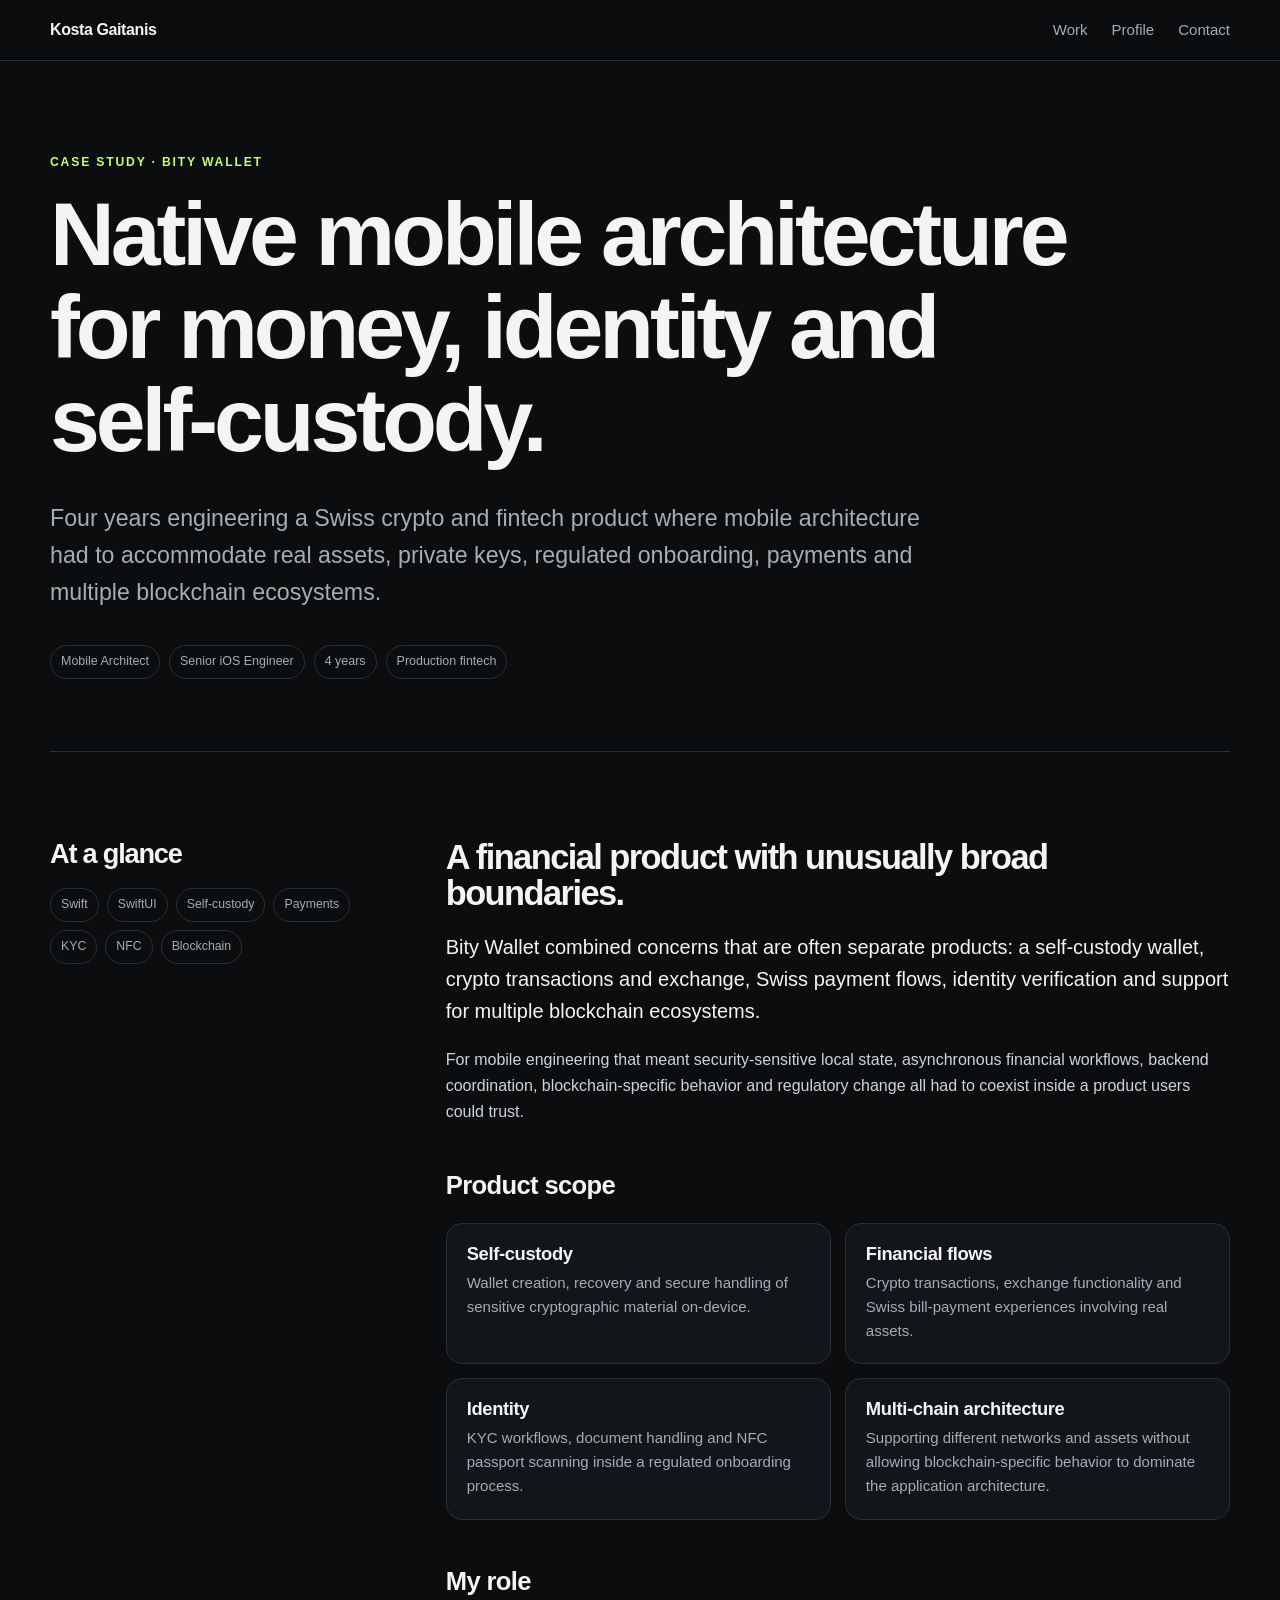
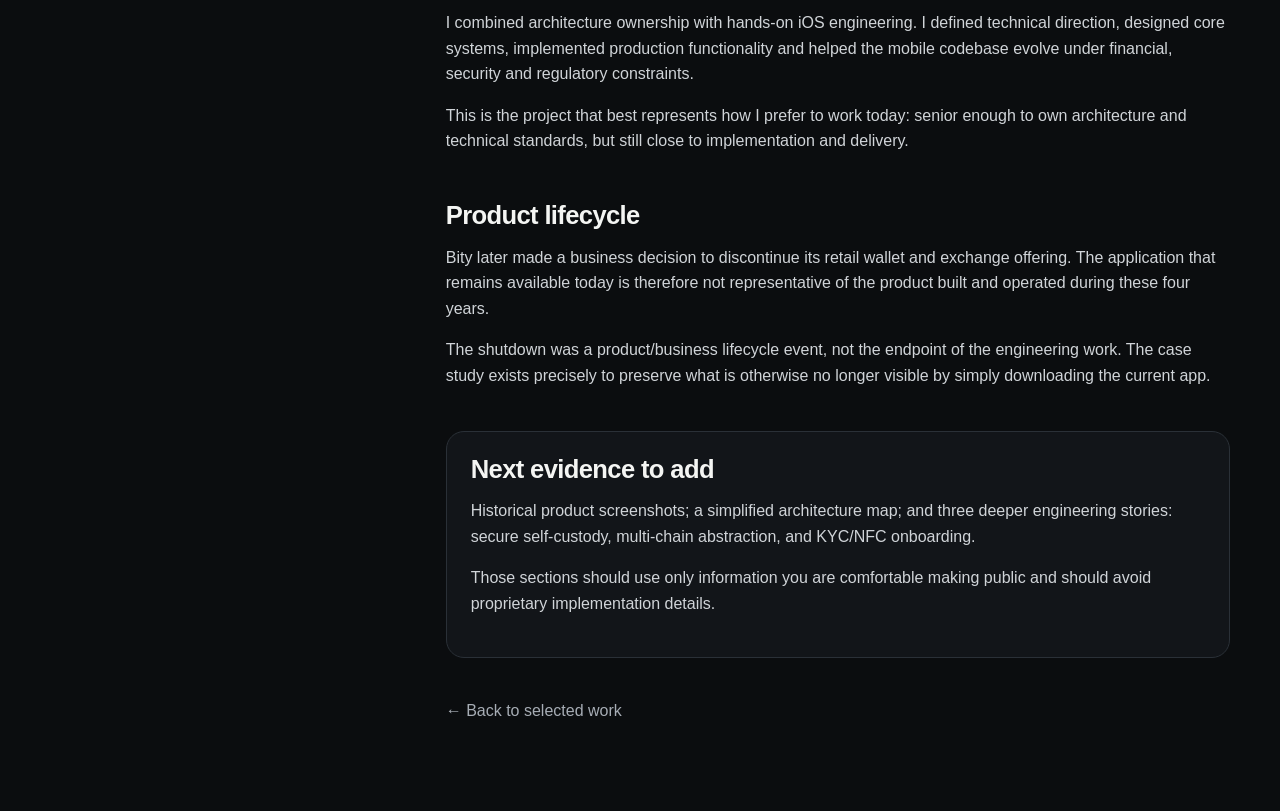
==== projects/bity.html @ 21b8c3dc "First upload" ====
<!doctype html>
<html lang="en"><head><meta charset="utf-8"><meta name="viewport" content="width=device-width, initial-scale=1"><title>Bity Wallet — Kosta Gaitanis</title><meta name="description" content="Bity Wallet case study — native iOS architecture for a Swiss fintech and self-custody crypto product."><link rel="stylesheet" href="../assets/styles.css"></head><body>
<header class="site-header"><a class="brand" href="../index.html">Kosta Gaitanis</a><nav><a href="../index.html#work">Work</a><a href="../index.html#profile">Profile</a><a href="../index.html#contact">Contact</a></nav></header>
<main>
<section class="shell case-hero"><p class="eyebrow">Case Study · Bity Wallet</p><h1>Native mobile architecture for money, identity and self-custody.</h1><p class="lede">Four years engineering a Swiss crypto and fintech product where mobile architecture had to accommodate real assets, private keys, regulated onboarding, payments and multiple blockchain ecosystems.</p><div class="case-meta"><span>Mobile Architect</span><span>Senior iOS Engineer</span><span>4 years</span><span>Production fintech</span></div></section>
<section class="shell section case-grid">
  <aside class="case-sidebar"><h2>At a glance</h2><div class="tags"><span>Swift</span><span>SwiftUI</span><span>Self-custody</span><span>Payments</span><span>KYC</span><span>NFC</span><span>Blockchain</span></div></aside>
  <div class="case-copy">
    <h2>A financial product with unusually broad boundaries.</h2>
    <p class="big">Bity Wallet combined concerns that are often separate products: a self-custody wallet, crypto transactions and exchange, Swiss payment flows, identity verification and support for multiple blockchain ecosystems.</p>
    <p>For mobile engineering that meant security-sensitive local state, asynchronous financial workflows, backend coordination, blockchain-specific behavior and regulatory change all had to coexist inside a product users could trust.</p>

    <h3>Product scope</h3>
    <div class="engineering-grid">
      <div class="engineering-item"><h4>Self-custody</h4><p>Wallet creation, recovery and secure handling of sensitive cryptographic material on-device.</p></div>
      <div class="engineering-item"><h4>Financial flows</h4><p>Crypto transactions, exchange functionality and Swiss bill-payment experiences involving real assets.</p></div>
      <div class="engineering-item"><h4>Identity</h4><p>KYC workflows, document handling and NFC passport scanning inside a regulated onboarding process.</p></div>
      <div class="engineering-item"><h4>Multi-chain architecture</h4><p>Supporting different networks and assets without allowing blockchain-specific behavior to dominate the application architecture.</p></div>
    </div>

    <h3>My role</h3>
    <p>I combined architecture ownership with hands-on iOS engineering. I defined technical direction, designed core systems, implemented production functionality and helped the mobile codebase evolve under financial, security and regulatory constraints.</p>
    <p>This is the project that best represents how I prefer to work today: senior enough to own architecture and technical standards, but still close to implementation and delivery.</p>

    <h3>Product lifecycle</h3>
    <p>Bity later made a business decision to discontinue its retail wallet and exchange offering. The application that remains available today is therefore not representative of the product built and operated during these four years.</p>
    <p>The shutdown was a product/business lifecycle event, not the endpoint of the engineering work. The case study exists precisely to preserve what is otherwise no longer visible by simply downloading the current app.</p>

    <div class="evidence"><h3>Next evidence to add</h3><p>Historical product screenshots; a simplified architecture map; and three deeper engineering stories: secure self-custody, multi-chain abstraction, and KYC/NFC onboarding.</p><p class="muted">Those sections should use only information you are comfortable making public and should avoid proprietary implementation details.</p></div>
    <a class="back-link" href="../index.html#work">← Back to selected work</a>
  </div>
</section></main>
</body></html>
---- assets/styles.css ----
:root {
  --bg: #0b0d0f;
  --panel: #121519;
  --panel-2: #171b20;
  --text: #f4f5f3;
  --muted: #a7adb5;
  --quiet: #747c86;
  --line: #2a3037;
  --accent: #c4ff72;
  --max: 1180px;
}
* { box-sizing: border-box; }
html { scroll-behavior: smooth; }
body {
  margin: 0;
  background: var(--bg);
  color: var(--text);
  font-family: Inter, ui-sans-serif, -apple-system, BlinkMacSystemFont, "Segoe UI", sans-serif;
  line-height: 1.6;
}
a { color: inherit; text-decoration: none; }
a:focus-visible, button:focus-visible { outline: 2px solid var(--accent); outline-offset: 4px; }
.shell { width: min(calc(100% - 40px), var(--max)); margin: 0 auto; }
.site-header {
  position: sticky; top: 0; z-index: 20;
  display: flex; justify-content: space-between; align-items: center;
  padding: 17px max(20px, calc((100vw - var(--max)) / 2));
  background: color-mix(in srgb, var(--bg) 88%, transparent);
  backdrop-filter: blur(16px);
  border-bottom: 1px solid var(--line);
}
.brand { font-weight: 750; letter-spacing: -0.025em; }
nav { display: flex; align-items: center; gap: 24px; color: var(--muted); font-size: .94rem; }
nav a:hover, .footer a:hover { color: var(--text); }
.hero { padding: 112px 0 100px; }
.eyebrow {
  color: var(--accent); font-size: .76rem; text-transform: uppercase;
  letter-spacing: .15em; font-weight: 750; margin: 0 0 16px;
}
h1, h2, h3, h4 { margin: 0; line-height: 1.04; letter-spacing: -0.045em; }
h1 { max-width: 1060px; font-size: clamp(3rem, 7vw, 6.7rem); }
h2 { font-size: clamp(2.15rem, 4.4vw, 4.35rem); }
h3 { font-size: clamp(1.9rem, 3vw, 3.05rem); }
h4 { font-size: 1.15rem; letter-spacing: -.02em; }
.lede { max-width: 850px; color: var(--muted); font-size: clamp(1.12rem, 2vw, 1.45rem); margin: 32px 0 0; }
.hero-actions { display: flex; gap: 12px; margin-top: 34px; flex-wrap: wrap; }
.button { border: 1px solid var(--line); border-radius: 999px; padding: 11px 17px; font-weight: 650; }
.button:hover { border-color: #48515c; }
.button.primary { background: var(--text); color: var(--bg); border-color: var(--text); }
.button.primary:hover { background: var(--accent); border-color: var(--accent); }
.section { padding: 88px 0; border-top: 1px solid var(--line); }
.section-heading { display: grid; gap: 10px; max-width: 900px; margin-bottom: 42px; }
.section-heading p:last-child { color: var(--muted); max-width: 760px; font-size: 1.08rem; }
.project-grid { display: grid; grid-template-columns: repeat(12, minmax(0, 1fr)); gap: 16px; }
.project-card {
  grid-column: span 6;
  min-height: 410px; padding: 30px; border: 1px solid var(--line); border-radius: 24px;
  background: var(--panel); display: flex; flex-direction: column; justify-content: space-between; gap: 26px;
  transition: transform .18s ease, border-color .18s ease;
}
.project-card:hover { transform: translateY(-2px); border-color: #3d4650; }
.project-card.hero-project { grid-column: span 8; min-height: 520px; background: linear-gradient(135deg, var(--panel-2), var(--panel)); }
.project-card.side-project { grid-column: span 4; min-height: 520px; }
.project-card.current { grid-column: span 12; min-height: 270px; display: grid; grid-template-columns: 1.4fr 1fr; align-items: end; opacity: .9; }
.project-index, .project-role, .kicker { color: var(--muted); }
.project-index { font-size: .78rem; letter-spacing: .13em; margin: 0 0 28px; }
.project-role { margin: 12px 0; }
.project-summary { max-width: 730px; font-size: 1.1rem; color: #d2d5d8; }
.tags { display: flex; gap: 8px; flex-wrap: wrap; }
.tags span { border: 1px solid var(--line); color: var(--muted); border-radius: 999px; padding: 6px 10px; font-size: .77rem; }
.text-link { font-weight: 700; }
.text-link:hover { color: var(--accent); }
.muted { color: var(--muted); }
.proof-strip {
  display: grid; grid-template-columns: repeat(4, 1fr); gap: 1px;
  border: 1px solid var(--line); border-radius: 22px; overflow: hidden; background: var(--line);
}
.proof { background: var(--panel); padding: 24px; }
.proof strong { display: block; font-size: 1.45rem; letter-spacing: -.03em; }
.proof span { color: var(--muted); font-size: .9rem; }
.profile { display: grid; grid-template-columns: .85fr 1.15fr; gap: 90px; }
.profile-copy { font-size: 1.18rem; color: #d3d6da; }
.profile-copy p:first-child { margin-top: 0; }
.principles { display: grid; grid-template-columns: repeat(3, 1fr); gap: 16px; margin-top: 38px; }
.principle { border-top: 1px solid var(--line); padding-top: 20px; }
.principle p { color: var(--muted); margin-bottom: 0; }
.contact p:not(.eyebrow) { color: var(--muted); }
.contact h2 { max-width: 940px; margin: 14px 0 28px; }
.contact-links { display: flex; gap: 18px; flex-wrap: wrap; }
.small { font-size: .9rem; max-width: 720px; }
.footer { padding: 38px 0 54px; color: var(--quiet); font-size: .84rem; display: flex; justify-content: space-between; gap: 20px; }

/* Case studies */
.case-hero { padding: 92px 0 72px; }
.case-hero h1 { max-width: 1060px; }
.case-hero .lede { max-width: 880px; }
.case-meta { margin-top: 34px; display: flex; flex-wrap: wrap; gap: 9px; }
.case-meta span, .case-meta a { border: 1px solid var(--line); color: var(--muted); border-radius: 999px; padding: 6px 10px; font-size: .78rem; }
.case-meta a:hover { color: var(--text); border-color: #48515c; }
.case-grid { display: grid; grid-template-columns: minmax(210px, .8fr) minmax(0, 2fr); gap: 82px; }
.case-sidebar { position: sticky; top: 95px; align-self: start; }
.case-sidebar h2 { font-size: 1.7rem; }
.case-sidebar .tags { margin-top: 20px; }
.case-copy { max-width: 790px; }
.case-copy h2 { font-size: 2.15rem; margin: 0 0 20px; }
.case-copy h3 { margin-top: 48px; font-size: 1.6rem; letter-spacing: -0.025em; }
.case-copy p, .case-copy li { color: #d0d4d8; }
.case-copy ul { padding-left: 20px; }
.case-copy li + li { margin-top: 7px; }
.case-copy .big { font-size: 1.25rem; color: var(--text); }
.case-copy .note { border-left: 2px solid var(--accent); padding-left: 18px; color: var(--muted); }
.case-copy .evidence { margin-top: 42px; padding: 24px; border: 1px solid var(--line); border-radius: 18px; background: var(--panel); }
.case-copy .evidence h3 { margin-top: 0; }
.case-copy .evidence a { text-decoration: underline; text-underline-offset: 3px; }
.case-copy .evidence a:hover { color: var(--accent); }
.engineering-grid { display: grid; grid-template-columns: repeat(2, 1fr); gap: 14px; margin: 24px 0; }
.engineering-item { border: 1px solid var(--line); border-radius: 16px; padding: 20px; background: var(--panel); }
.engineering-item h4 { margin-bottom: 8px; }
.engineering-item p { margin: 0; color: var(--muted); font-size: .94rem; }
.back-link { display: inline-block; color: var(--muted); margin-top: 40px; }
.back-link:hover { color: var(--accent); }

@media (max-width: 900px) {
  .project-card.hero-project, .project-card.side-project, .project-card { grid-column: span 12; min-height: 390px; }
  .project-card.current { grid-template-columns: 1fr; min-height: 360px; }
  .proof-strip { grid-template-columns: repeat(2, 1fr); }
  .profile { grid-template-columns: 1fr; gap: 38px; }
  .principles { grid-template-columns: 1fr; }
  .case-grid { grid-template-columns: 1fr; gap: 42px; }
  .case-sidebar { position: static; }
}
@media (max-width: 680px) {
  nav { display: none; }
  .hero { padding: 76px 0 66px; }
  .section { padding: 62px 0; }
  .proof-strip { grid-template-columns: 1fr; }
  .engineering-grid { grid-template-columns: 1fr; }
  .footer { flex-direction: column; }
}
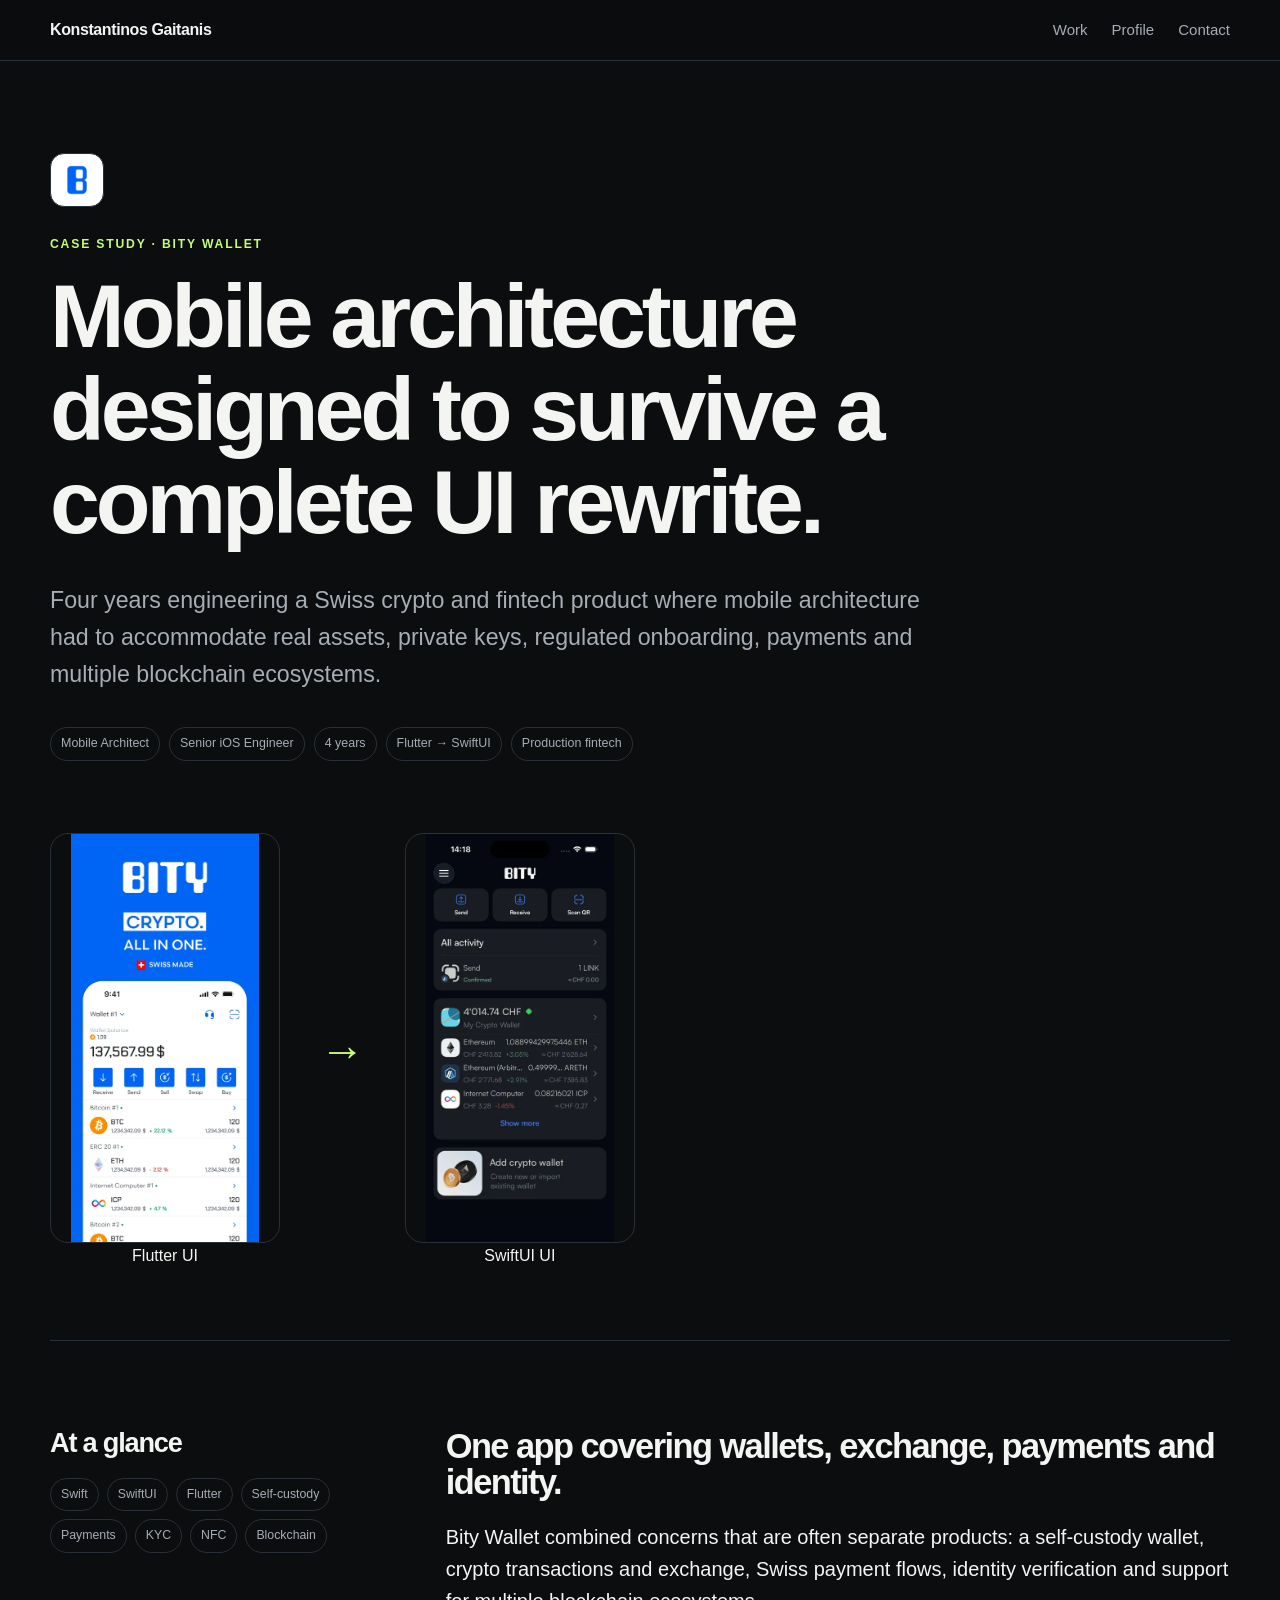
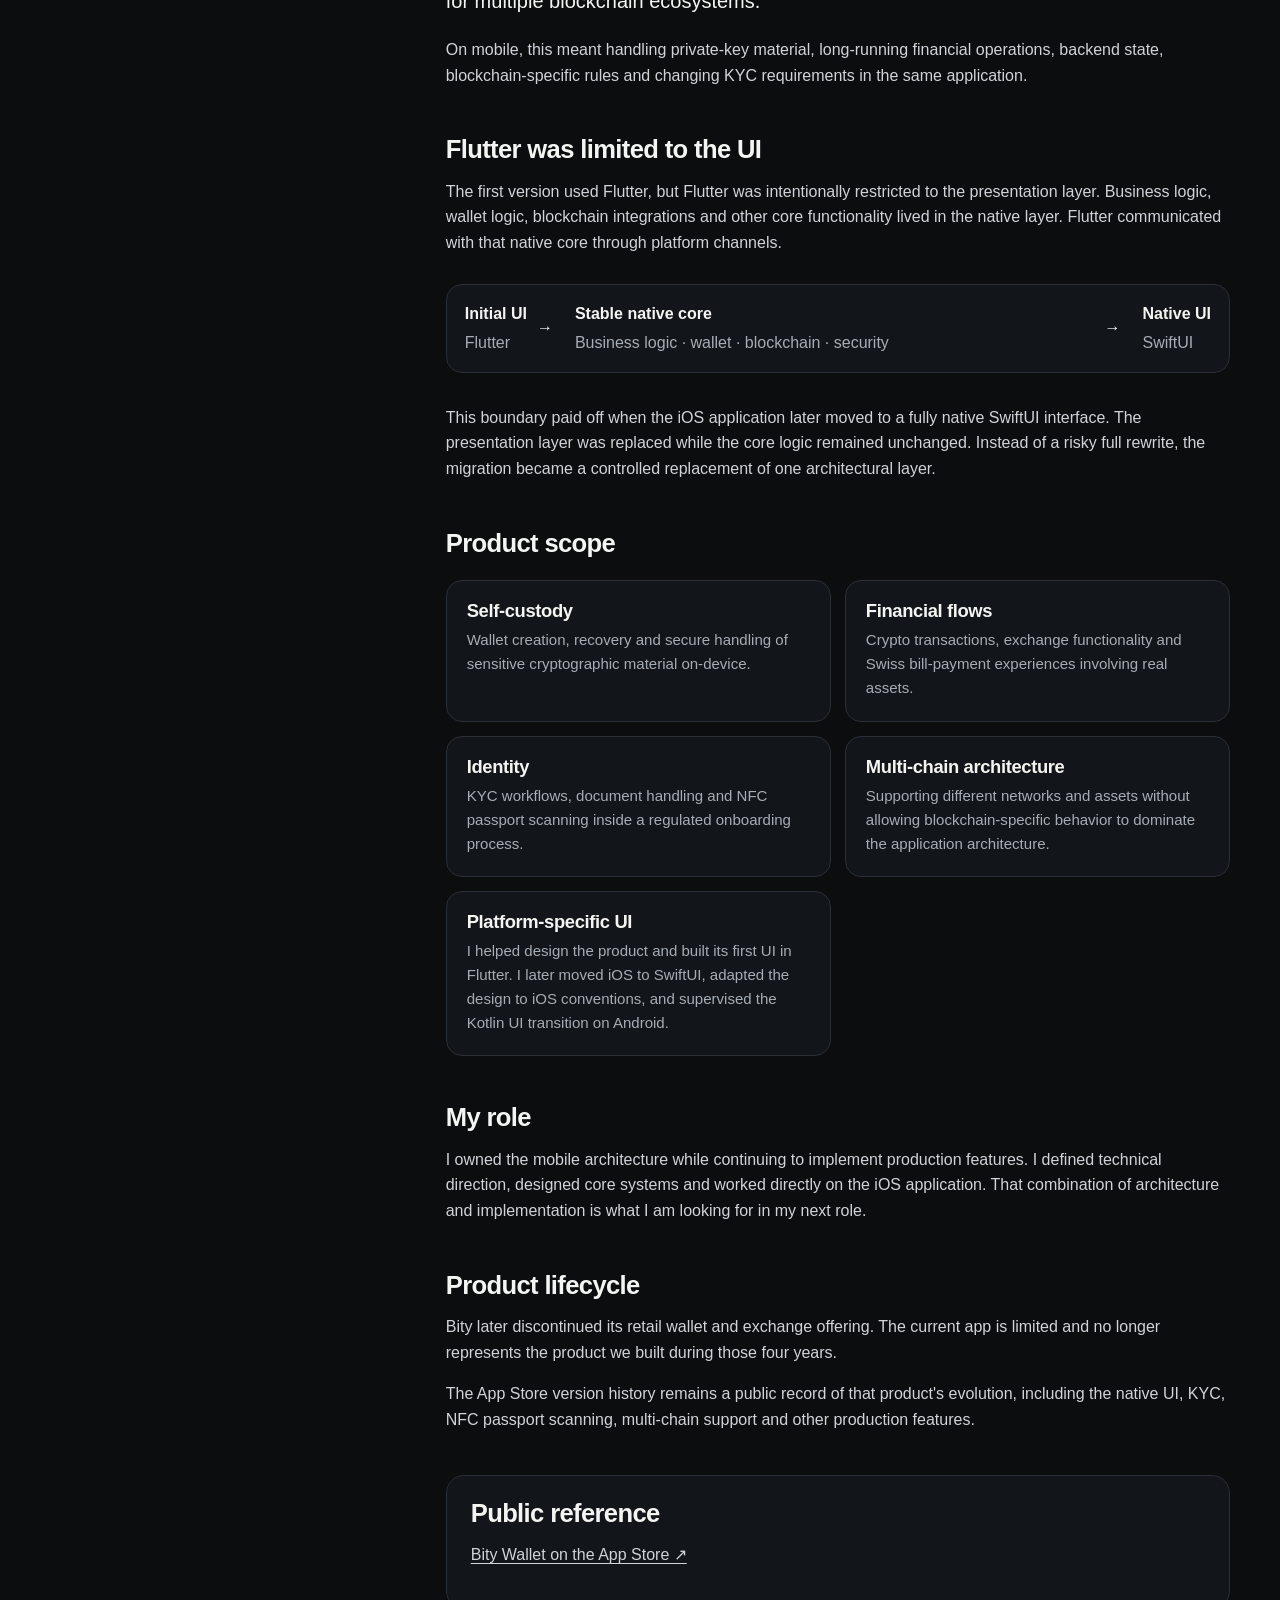
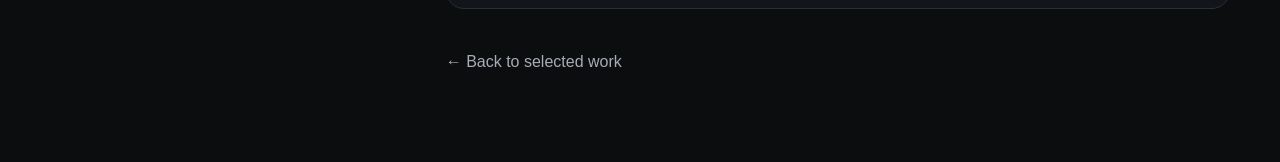
==== commit e1826c2c: "second version" ====
--- a/projects/bity.html
+++ b/projects/bity.html
@@ -1,33 +1,46 @@
-<!doctype html>
-<html lang="en"><head><meta charset="utf-8"><meta name="viewport" content="width=device-width, initial-scale=1"><title>Bity Wallet — Kosta Gaitanis</title><meta name="description" content="Bity Wallet case study — native iOS architecture for a Swiss fintech and self-custody crypto product."><link rel="stylesheet" href="../assets/styles.css"></head><body>
-<header class="site-header"><a class="brand" href="../index.html">Kosta Gaitanis</a><nav><a href="../index.html#work">Work</a><a href="../index.html#profile">Profile</a><a href="../index.html#contact">Contact</a></nav></header>
-<main>
-<section class="shell case-hero"><p class="eyebrow">Case Study · Bity Wallet</p><h1>Native mobile architecture for money, identity and self-custody.</h1><p class="lede">Four years engineering a Swiss crypto and fintech product where mobile architecture had to accommodate real assets, private keys, regulated onboarding, payments and multiple blockchain ecosystems.</p><div class="case-meta"><span>Mobile Architect</span><span>Senior iOS Engineer</span><span>4 years</span><span>Production fintech</span></div></section>
-<section class="shell section case-grid">
-  <aside class="case-sidebar"><h2>At a glance</h2><div class="tags"><span>Swift</span><span>SwiftUI</span><span>Self-custody</span><span>Payments</span><span>KYC</span><span>NFC</span><span>Blockchain</span></div></aside>
-  <div class="case-copy">
-    <h2>A financial product with unusually broad boundaries.</h2>
-    <p class="big">Bity Wallet combined concerns that are often separate products: a self-custody wallet, crypto transactions and exchange, Swiss payment flows, identity verification and support for multiple blockchain ecosystems.</p>
-    <p>For mobile engineering that meant security-sensitive local state, asynchronous financial workflows, backend coordination, blockchain-specific behavior and regulatory change all had to coexist inside a product users could trust.</p>
-
-    <h3>Product scope</h3>
-    <div class="engineering-grid">
-      <div class="engineering-item"><h4>Self-custody</h4><p>Wallet creation, recovery and secure handling of sensitive cryptographic material on-device.</p></div>
-      <div class="engineering-item"><h4>Financial flows</h4><p>Crypto transactions, exchange functionality and Swiss bill-payment experiences involving real assets.</p></div>
-      <div class="engineering-item"><h4>Identity</h4><p>KYC workflows, document handling and NFC passport scanning inside a regulated onboarding process.</p></div>
-      <div class="engineering-item"><h4>Multi-chain architecture</h4><p>Supporting different networks and assets without allowing blockchain-specific behavior to dominate the application architecture.</p></div>
-    </div>
-
-    <h3>My role</h3>
-    <p>I combined architecture ownership with hands-on iOS engineering. I defined technical direction, designed core systems, implemented production functionality and helped the mobile codebase evolve under financial, security and regulatory constraints.</p>
-    <p>This is the project that best represents how I prefer to work today: senior enough to own architecture and technical standards, but still close to implementation and delivery.</p>
-
-    <h3>Product lifecycle</h3>
-    <p>Bity later made a business decision to discontinue its retail wallet and exchange offering. The application that remains available today is therefore not representative of the product built and operated during these four years.</p>
-    <p>The shutdown was a product/business lifecycle event, not the endpoint of the engineering work. The case study exists precisely to preserve what is otherwise no longer visible by simply downloading the current app.</p>
-
-    <div class="evidence"><h3>Next evidence to add</h3><p>Historical product screenshots; a simplified architecture map; and three deeper engineering stories: secure self-custody, multi-chain abstraction, and KYC/NFC onboarding.</p><p class="muted">Those sections should use only information you are comfortable making public and should avoid proprietary implementation details.</p></div>
-    <a class="back-link" href="../index.html#work">← Back to selected work</a>
+<!doctype html><html lang="en"><head><meta charset="utf-8"><meta name="viewport" content="width=device-width, initial-scale=1"><title>Bity Wallet - Konstantinos Gaitanis</title><meta name="description" content="Bity Wallet case study - mobile architecture for a Swiss fintech and self-custody crypto product, including a Flutter-to-SwiftUI migration."><link rel="stylesheet" href="../assets/styles.css"></head><body>
+<header class="site-header"><a class="brand" href="../index.html">Konstantinos Gaitanis</a><nav><a href="../index.html#work">Work</a><a href="../index.html#profile">Profile</a><a href="../index.html#contact">Contact</a></nav></header>
+<main><section class="shell case-hero"><div class="case-logo"><img src="../assets/images/logos/bity.webp" alt="Bity logo" width="32" height="32"></div><p class="eyebrow">Case Study · Bity Wallet</p><h1>Mobile architecture designed to survive a complete UI rewrite.</h1><p class="lede">Four years engineering a Swiss crypto and fintech product where mobile architecture had to accommodate real assets, private keys, regulated onboarding, payments and multiple blockchain ecosystems.</p><div class="case-meta"><span>Mobile Architect</span><span>Senior iOS Engineer</span><span>4 years</span><span>Flutter → SwiftUI</span><span>Production fintech</span></div></section>
+<section class="shell bity-evolution" aria-label="Bity Wallet UI evolution from Flutter to SwiftUI" style="display:flex !important; flex-direction:row !important; flex-wrap:nowrap !important; align-items:center; gap:40px; overflow-x:auto; padding-bottom:72px;">
+  <figure class="bity-evolution-shot" style="flex:0 1 230px; width:230px; min-width:180px; margin:0; text-align:center;">
+    <img src="../assets/images/bity-flutter.webp" alt="Earlier Bity Wallet interface built with Flutter" loading="lazy" style="display:block; width:100%; height:auto; max-height:410px; object-fit:contain; border:1px solid var(--line); border-radius:18px; padding:0;">
+    <figcaption>Flutter UI</figcaption>
+  </figure>
+  <div class="bity-evolution-arrow" aria-hidden="true" style="flex:0 0 auto; color:var(--accent); font-size:2.8rem; line-height:1;">→</div>
+  <figure class="bity-evolution-shot" style="flex:0 1 230px; width:230px; min-width:180px; margin:0; text-align:center;">
+    <img src="../assets/images/bity-swiftui.webp" alt="Later Bity Wallet interface built natively with SwiftUI" loading="lazy" style="display:block; width:100%; height:auto; max-height:410px; object-fit:contain; border:1px solid var(--line); border-radius:18px; padding:0;">
+    <figcaption>SwiftUI UI</figcaption>
+  </figure>
+</section>
+<section class="shell section case-grid"><aside class="case-sidebar"><h2>At a glance</h2><div class="tags"><span>Swift</span><span>SwiftUI</span><span>Flutter</span><span>Self-custody</span><span>Payments</span><span>KYC</span><span>NFC</span><span>Blockchain</span></div></aside><div class="case-copy">
+<h2>One app covering wallets, exchange, payments and identity.</h2><p class="big">Bity Wallet combined concerns that are often separate products: a self-custody wallet, crypto transactions and exchange, Swiss payment flows, identity verification and support for multiple blockchain ecosystems.</p><p>On mobile, this meant handling private-key material, long-running financial operations, backend state, blockchain-specific rules and changing KYC requirements in the same application.</p>
+<h3>Flutter was limited to the UI</h3><p>The first version used Flutter, but Flutter was intentionally restricted to the presentation layer. Business logic, wallet logic, blockchain integrations and other core functionality lived in the native layer. Flutter communicated with that native core through platform channels.</p>
+<div class="bity-migration-flow" aria-label="Bity architecture migration" style="display:grid !important; grid-template-columns:max-content 28px minmax(260px,1fr) 28px max-content !important; align-items:center; gap:10px; overflow-x:auto; margin:28px 0 32px; padding:16px 18px; border:1px solid var(--line); border-radius:16px; background:var(--panel);">
+  <div class="bity-migration-step" style="display:flex; flex-direction:column; gap:4px; min-width:max-content;">
+    <strong style="display:block;">Initial UI</strong>
+    <span style="display:block; color:var(--muted);">Flutter</span>
   </div>
-</section></main>
-</body></html>
+  <div class="bity-migration-flow-arrow" aria-hidden="true">→</div>
+  <div class="bity-migration-step core" style="display:flex; flex-direction:column; gap:4px; min-width:260px;">
+    <strong style="display:block;">Stable native core</strong>
+    <span style="display:block; color:var(--muted);">Business logic · wallet · blockchain · security</span>
+  </div>
+  <div class="bity-migration-flow-arrow" aria-hidden="true">→</div>
+  <div class="bity-migration-step" style="display:flex; flex-direction:column; gap:4px; min-width:max-content;">
+    <strong style="display:block;">Native UI</strong>
+    <span style="display:block; color:var(--muted);">SwiftUI</span>
+  </div>
+</div>
+<p>This boundary paid off when the iOS application later moved to a fully native SwiftUI interface. The presentation layer was replaced while the core logic remained unchanged. Instead of a risky full rewrite, the migration became a controlled replacement of one architectural layer.</p>
+<h3>Product scope</h3><div class="engineering-grid">
+<div class="engineering-item"><h4>Self-custody</h4><p>Wallet creation, recovery and secure handling of sensitive cryptographic material on-device.</p></div>
+<div class="engineering-item"><h4>Financial flows</h4><p>Crypto transactions, exchange functionality and Swiss bill-payment experiences involving real assets.</p></div>
+<div class="engineering-item"><h4>Identity</h4><p>KYC workflows, document handling and NFC passport scanning inside a regulated onboarding process.</p></div>
+<div class="engineering-item"><h4>Multi-chain architecture</h4><p>Supporting different networks and assets without allowing blockchain-specific behavior to dominate the application architecture.</p></div>
+<div class="engineering-item"><h4>Platform-specific UI</h4><p>I helped design the product and built its first UI in Flutter. I later moved iOS to SwiftUI, adapted the design to iOS conventions, and supervised the Kotlin UI transition on Android.</p></div>
+</div>
+<h3>My role</h3><p>I owned the mobile architecture while continuing to implement production features. I defined technical direction, designed core systems and worked directly on the iOS application. That combination of architecture and implementation is what I am looking for in my next role.</p>
+<h3>Product lifecycle</h3><p>Bity later discontinued its retail wallet and exchange offering. The current app is limited and no longer represents the product we built during those four years.</p><p>The App Store version history remains a public record of that product's evolution, including the native UI, KYC, NFC passport scanning, multi-chain support and other production features.</p>
+<div class="evidence"><h3>Public reference</h3><p><a href="https://apps.apple.com/ch/app/bity-wallet/id6446944736">Bity Wallet on the App Store ↗</a></p></div>
+<a class="back-link" href="../index.html#work">← Back to selected work</a>
+</div></section></main></body></html>
--- a/assets/styles.css
+++ b/assets/styles.css
@@ -10,6 +10,10 @@
   --max: 1180px;
 }
 * { box-sizing: border-box; }
+.visually-hidden {
+  position: absolute; width: 1px; height: 1px; padding: 0; margin: -1px;
+  overflow: hidden; clip: rect(0, 0, 0, 0); white-space: nowrap; border: 0;
+}
 html { scroll-behavior: smooth; }
 body {
   margin: 0;
@@ -64,12 +68,23 @@
 .project-card.current { grid-column: span 12; min-height: 270px; display: grid; grid-template-columns: 1.4fr 1fr; align-items: end; opacity: .9; }
 .project-index, .project-role, .kicker { color: var(--muted); }
 .project-index { font-size: .78rem; letter-spacing: .13em; margin: 0 0 28px; }
+.project-title { display: flex; align-items: center; gap: 14px; }
+.project-card:hover .project-title h3,
+.project-card:hover .text-link,
+.project-card:focus-visible .project-title h3,
+.project-card:focus-visible .text-link { color: var(--accent); }
+.project-title-stacked { align-items: flex-start; flex-direction: column; gap: 10px; }
+.project-title-logos { display: flex; align-items: center; gap: 6px; flex: 0 0 auto; }
+.project-title-logo {
+  display: block; width: 42px; height: 42px;
+  object-fit: contain;
+}
+.project-title-logo-wide { width: 112px; }
 .project-role { margin: 12px 0; }
 .project-summary { max-width: 730px; font-size: 1.1rem; color: #d2d5d8; }
 .tags { display: flex; gap: 8px; flex-wrap: wrap; }
 .tags span { border: 1px solid var(--line); color: var(--muted); border-radius: 999px; padding: 6px 10px; font-size: .77rem; }
 .text-link { font-weight: 700; }
-.text-link:hover { color: var(--accent); }
 .muted { color: var(--muted); }
 .proof-strip {
   display: grid; grid-template-columns: repeat(4, 1fr); gap: 1px;
@@ -92,6 +107,15 @@
 
 /* Case studies */
 .case-hero { padding: 92px 0 72px; }
+.case-logo {
+  width: 54px; height: 54px; margin-bottom: 28px; padding: 8px;
+  display: flex; align-items: center; justify-content: center;
+  border: 1px solid var(--line); border-radius: 14px; background: #fff;
+}
+.case-logo img { display: block; width: 100%; height: 100%; object-fit: contain; }
+.case-logo-wide { width: 170px; padding: 10px 14px; }
+.case-logo-row { display: flex; align-items: center; gap: 10px; margin-bottom: 28px; }
+.case-logo-row .case-logo { margin-bottom: 0; }
 .case-hero h1 { max-width: 1060px; }
 .case-hero .lede { max-width: 880px; }
 .case-meta { margin-top: 34px; display: flex; flex-wrap: wrap; gap: 9px; }
@@ -137,3 +161,36 @@
   .engineering-grid { grid-template-columns: 1fr; }
   .footer { flex-direction: column; }
 }
+
+
+/* Visual evidence and architecture diagrams */
+.visual-strip { display:grid; grid-template-columns:1.45fr 1fr; gap:16px; padding-bottom:72px; }
+.product-visual { margin:0; min-height:300px; border:1px solid var(--line); border-radius:24px; overflow:hidden; background:var(--panel); display:flex; align-items:center; justify-content:center; }
+.product-visual img { display:block; width:100%; height:100%; min-height:300px; object-fit:cover; }
+.bity-visuals { grid-template-columns:repeat(2,minmax(0,1fr)); max-width:900px; }
+.bity-visuals .product-visual { min-height:480px; }
+.bity-visuals .product-visual img { min-height:480px; object-fit:contain; background:#f4f5f3; }
+.architecture-flow { display:grid; grid-template-columns:1fr auto 1.6fr auto 1fr; align-items:stretch; gap:12px; margin:30px 0; }
+.architecture-flow > div { border:1px solid var(--line); border-radius:16px; padding:18px; background:var(--panel); display:flex; flex-direction:column; justify-content:center; }
+.architecture-flow > div.core { border-color:#4e5b68; background:var(--panel-2); }
+.architecture-flow strong { font-size:.96rem; letter-spacing:-.01em; }
+.architecture-flow span { color:var(--muted); font-size:.83rem; margin-top:5px; line-height:1.35; }
+.architecture-flow b { align-self:center; color:var(--quiet); font-size:1.25rem; }
+.protocol-flow { margin-top:42px; }
+@media (max-width:760px) { .visual-strip,.bity-visuals { grid-template-columns:1fr; padding-bottom:48px; } .bity-visuals .product-visual,.bity-visuals .product-visual img { min-height:360px; } .architecture-flow { grid-template-columns:1fr; } .architecture-flow b { transform:rotate(90deg); justify-self:center; } }
+
+/* eyeMaps hero: preserve the full source image at its natural aspect ratio. */
+.eyemaps-hero-visual {
+  min-height: 0;
+  display: block;
+  width: 100%;
+  max-width: 800px;
+  margin-inline: auto;
+}
+.eyemaps-hero-visual img {
+  display: block;
+  width: 100%;
+  height: auto;
+  min-height: 0;
+  object-fit: contain;
+}
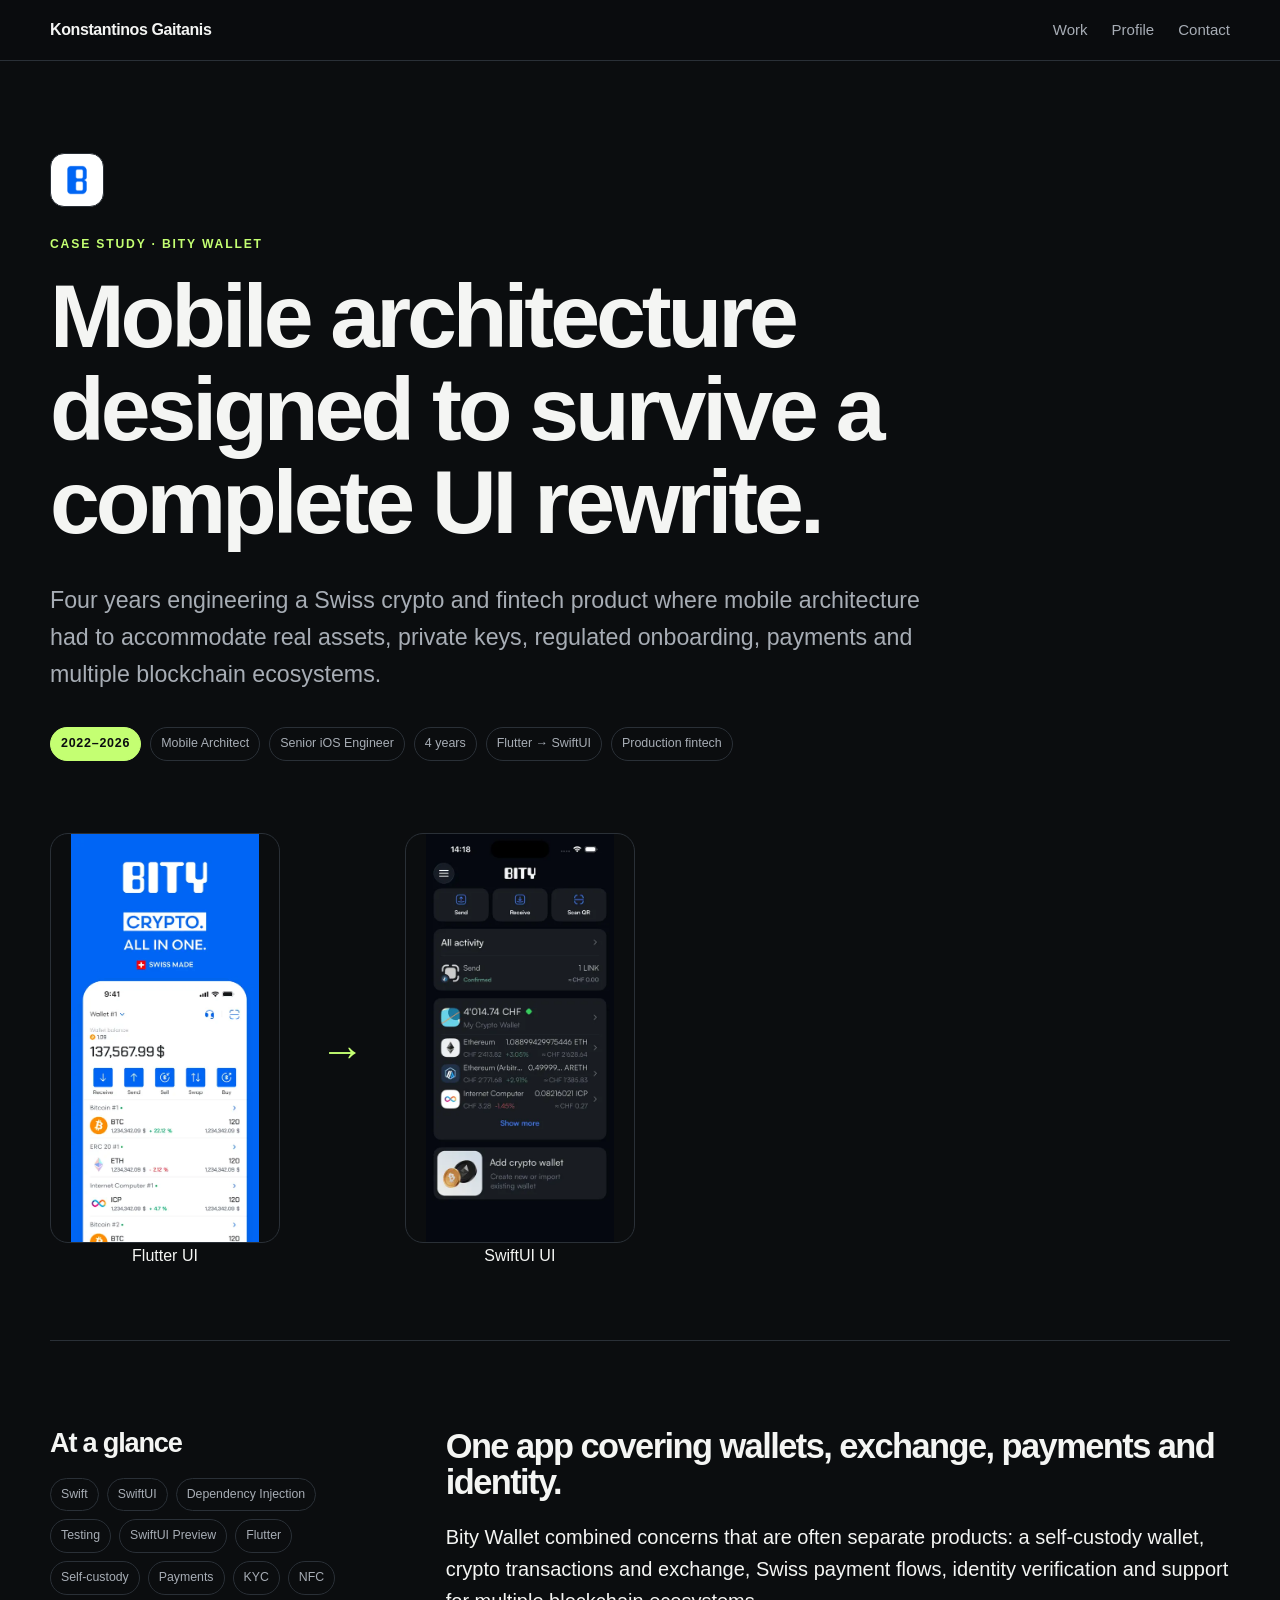
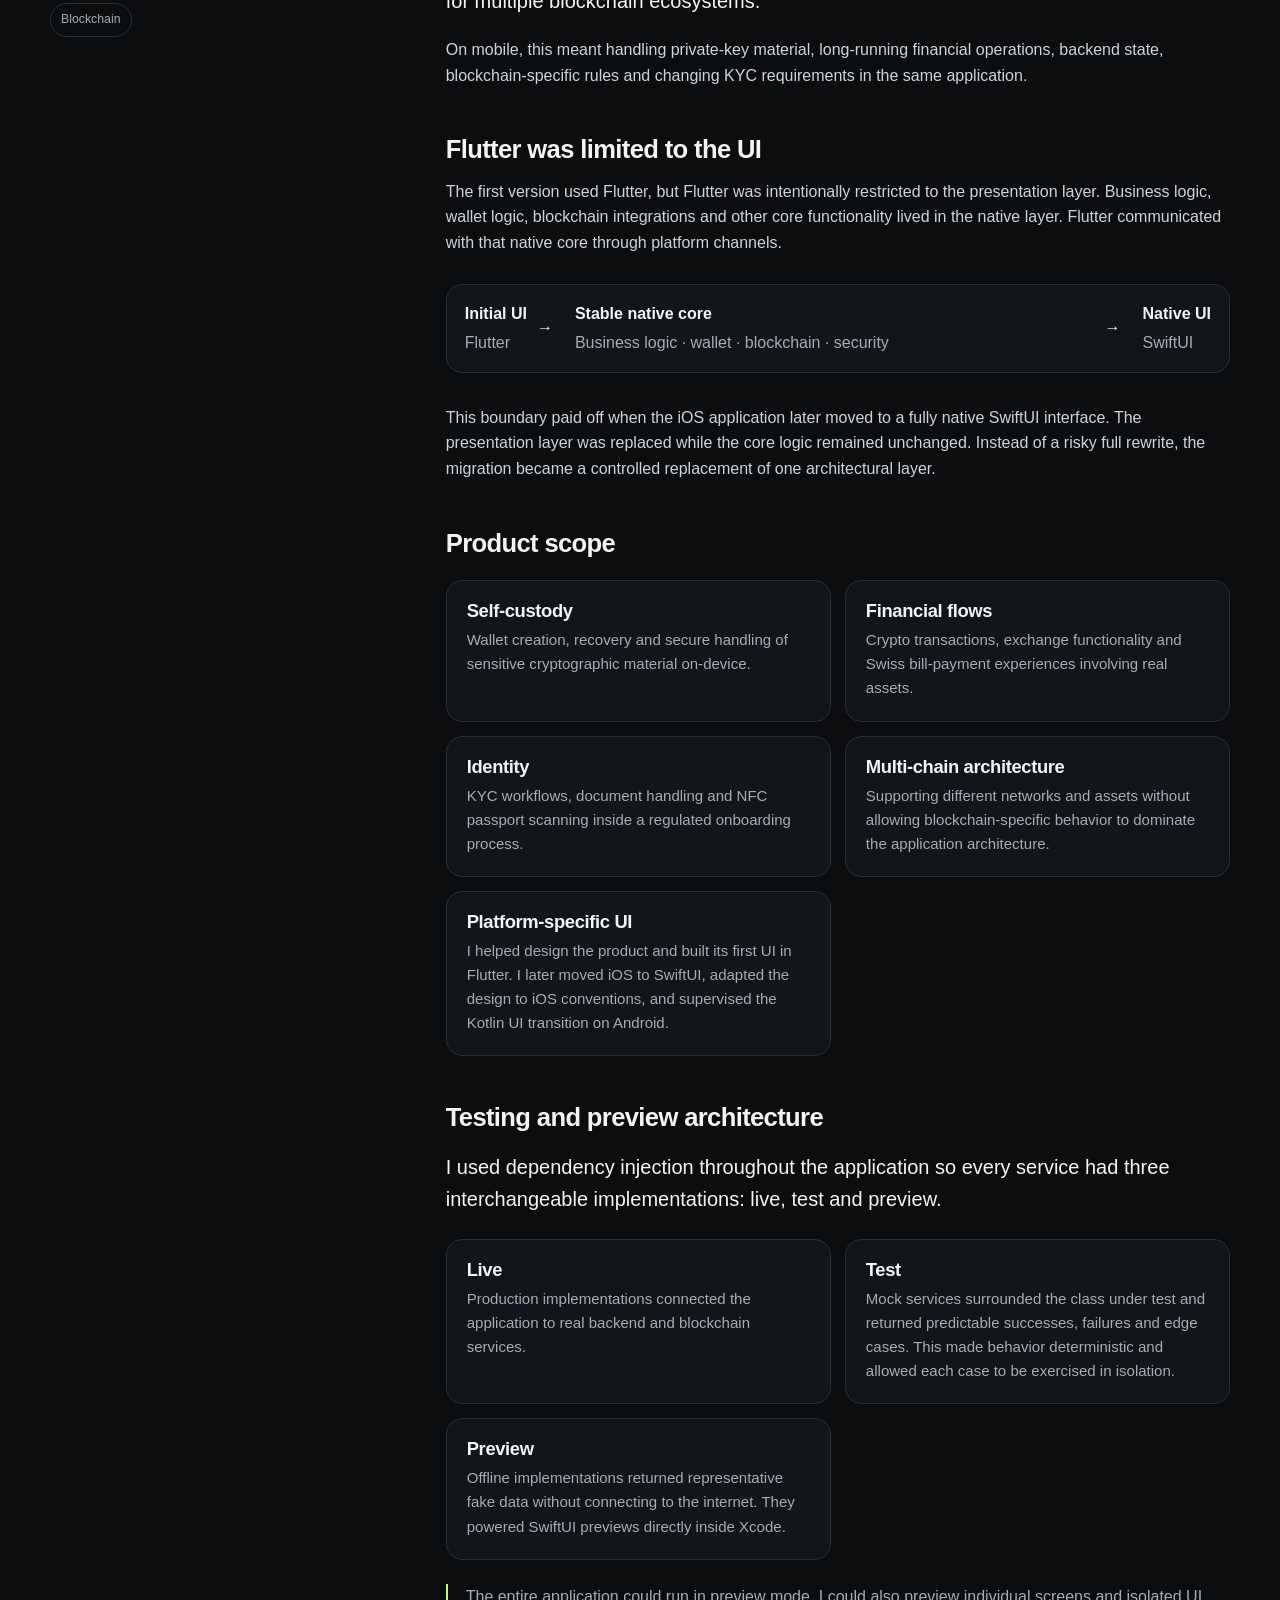
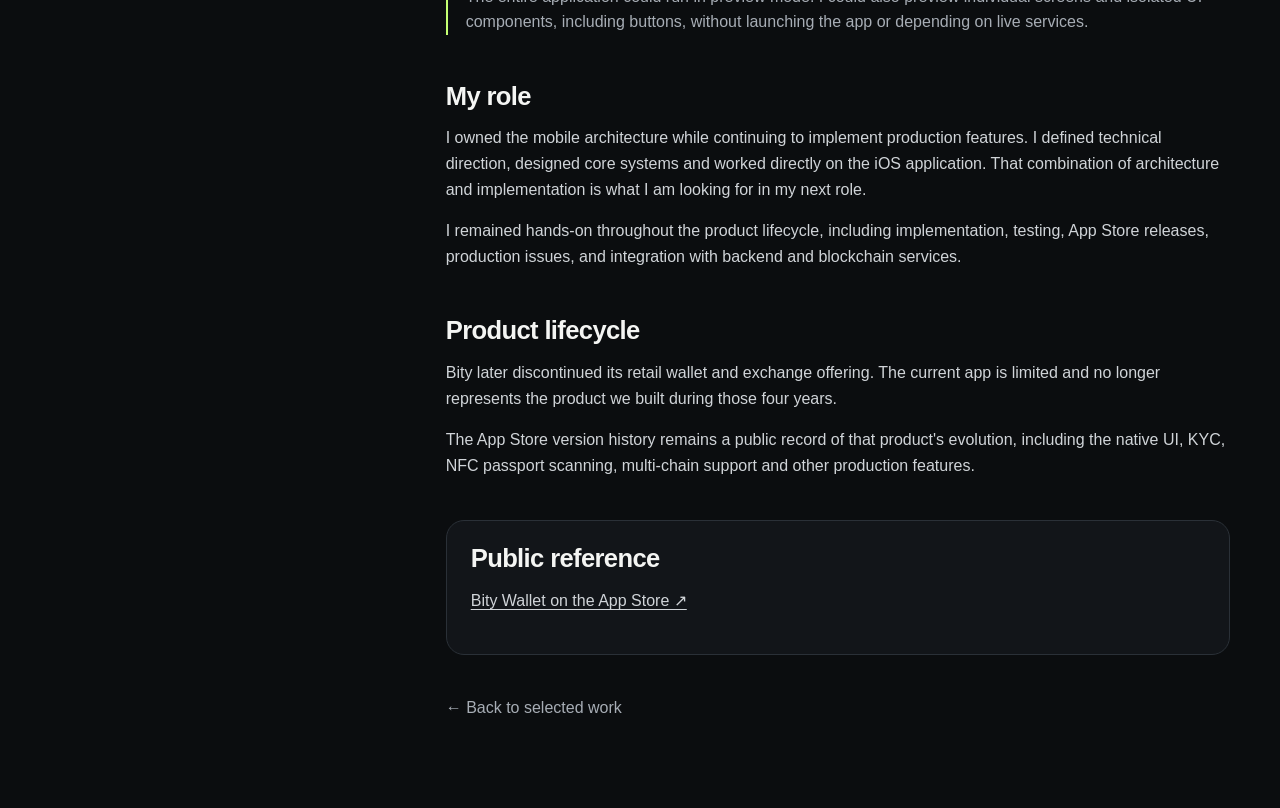
==== commit 1726562e: "added project specific info" ====
--- a/projects/bity.html
+++ b/projects/bity.html
@@ -1,6 +1,6 @@
 <!doctype html><html lang="en"><head><meta charset="utf-8"><meta name="viewport" content="width=device-width, initial-scale=1"><title>Bity Wallet - Konstantinos Gaitanis</title><meta name="description" content="Bity Wallet case study - mobile architecture for a Swiss fintech and self-custody crypto product, including a Flutter-to-SwiftUI migration."><link rel="stylesheet" href="../assets/styles.css"></head><body>
 <header class="site-header"><a class="brand" href="../index.html">Konstantinos Gaitanis</a><nav><a href="../index.html#work">Work</a><a href="../index.html#profile">Profile</a><a href="../index.html#contact">Contact</a></nav></header>
-<main><section class="shell case-hero"><div class="case-logo"><img src="../assets/images/logos/bity.webp" alt="Bity logo" width="32" height="32"></div><p class="eyebrow">Case Study · Bity Wallet</p><h1>Mobile architecture designed to survive a complete UI rewrite.</h1><p class="lede">Four years engineering a Swiss crypto and fintech product where mobile architecture had to accommodate real assets, private keys, regulated onboarding, payments and multiple blockchain ecosystems.</p><div class="case-meta"><span>Mobile Architect</span><span>Senior iOS Engineer</span><span>4 years</span><span>Flutter → SwiftUI</span><span>Production fintech</span></div></section>
+<main><section class="shell case-hero"><div class="case-logo"><img src="../assets/images/logos/bity.webp" alt="Bity logo" width="32" height="32"></div><p class="eyebrow">Case Study · Bity Wallet</p><h1>Mobile architecture designed to survive a complete UI rewrite.</h1><p class="lede">Four years engineering a Swiss crypto and fintech product where mobile architecture had to accommodate real assets, private keys, regulated onboarding, payments and multiple blockchain ecosystems.</p><div class="case-meta"><span class="case-years">2022–2026</span><span>Mobile Architect</span><span>Senior iOS Engineer</span><span>4 years</span><span>Flutter → SwiftUI</span><span>Production fintech</span></div></section>
 <section class="shell bity-evolution" aria-label="Bity Wallet UI evolution from Flutter to SwiftUI" style="display:flex !important; flex-direction:row !important; flex-wrap:nowrap !important; align-items:center; gap:40px; overflow-x:auto; padding-bottom:72px;">
   <figure class="bity-evolution-shot" style="flex:0 1 230px; width:230px; min-width:180px; margin:0; text-align:center;">
     <img src="../assets/images/bity-flutter.webp" alt="Earlier Bity Wallet interface built with Flutter" loading="lazy" style="display:block; width:100%; height:auto; max-height:410px; object-fit:contain; border:1px solid var(--line); border-radius:18px; padding:0;">
@@ -12,7 +12,7 @@
     <figcaption>SwiftUI UI</figcaption>
   </figure>
 </section>
-<section class="shell section case-grid"><aside class="case-sidebar"><h2>At a glance</h2><div class="tags"><span>Swift</span><span>SwiftUI</span><span>Flutter</span><span>Self-custody</span><span>Payments</span><span>KYC</span><span>NFC</span><span>Blockchain</span></div></aside><div class="case-copy">
+<section class="shell section case-grid"><aside class="case-sidebar"><h2>At a glance</h2><div class="tags"><span>Swift</span><span>SwiftUI</span><span>Dependency Injection</span><span>Testing</span><span>SwiftUI Preview</span><span>Flutter</span><span>Self-custody</span><span>Payments</span><span>KYC</span><span>NFC</span><span>Blockchain</span></div></aside><div class="case-copy">
 <h2>One app covering wallets, exchange, payments and identity.</h2><p class="big">Bity Wallet combined concerns that are often separate products: a self-custody wallet, crypto transactions and exchange, Swiss payment flows, identity verification and support for multiple blockchain ecosystems.</p><p>On mobile, this meant handling private-key material, long-running financial operations, backend state, blockchain-specific rules and changing KYC requirements in the same application.</p>
 <h3>Flutter was limited to the UI</h3><p>The first version used Flutter, but Flutter was intentionally restricted to the presentation layer. Business logic, wallet logic, blockchain integrations and other core functionality lived in the native layer. Flutter communicated with that native core through platform channels.</p>
 <div class="bity-migration-flow" aria-label="Bity architecture migration" style="display:grid !important; grid-template-columns:max-content 28px minmax(260px,1fr) 28px max-content !important; align-items:center; gap:10px; overflow-x:auto; margin:28px 0 32px; padding:16px 18px; border:1px solid var(--line); border-radius:16px; background:var(--panel);">
@@ -39,7 +39,12 @@
 <div class="engineering-item"><h4>Multi-chain architecture</h4><p>Supporting different networks and assets without allowing blockchain-specific behavior to dominate the application architecture.</p></div>
 <div class="engineering-item"><h4>Platform-specific UI</h4><p>I helped design the product and built its first UI in Flutter. I later moved iOS to SwiftUI, adapted the design to iOS conventions, and supervised the Kotlin UI transition on Android.</p></div>
 </div>
-<h3>My role</h3><p>I owned the mobile architecture while continuing to implement production features. I defined technical direction, designed core systems and worked directly on the iOS application. That combination of architecture and implementation is what I am looking for in my next role.</p>
+<h3>Testing and preview architecture</h3><p class="big">I used dependency injection throughout the application so every service had three interchangeable implementations: live, test and preview.</p><div class="engineering-grid">
+<div class="engineering-item"><h4>Live</h4><p>Production implementations connected the application to real backend and blockchain services.</p></div>
+<div class="engineering-item"><h4>Test</h4><p>Mock services surrounded the class under test and returned predictable successes, failures and edge cases. This made behavior deterministic and allowed each case to be exercised in isolation.</p></div>
+<div class="engineering-item"><h4>Preview</h4><p>Offline implementations returned representative fake data without connecting to the internet. They powered SwiftUI previews directly inside Xcode.</p></div>
+</div><p class="note">The entire application could run in preview mode. I could also preview individual screens and isolated UI components, including buttons, without launching the app or depending on live services.</p>
+<h3>My role</h3><p>I owned the mobile architecture while continuing to implement production features. I defined technical direction, designed core systems and worked directly on the iOS application. That combination of architecture and implementation is what I am looking for in my next role.</p><p>I remained hands-on throughout the product lifecycle, including implementation, testing, App Store releases, production issues, and integration with backend and blockchain services.</p>
 <h3>Product lifecycle</h3><p>Bity later discontinued its retail wallet and exchange offering. The current app is limited and no longer represents the product we built during those four years.</p><p>The App Store version history remains a public record of that product's evolution, including the native UI, KYC, NFC passport scanning, multi-chain support and other production features.</p>
 <div class="evidence"><h3>Public reference</h3><p><a href="https://apps.apple.com/ch/app/bity-wallet/id6446944736">Bity Wallet on the App Store ↗</a></p></div>
 <a class="back-link" href="../index.html#work">← Back to selected work</a>
--- a/assets/styles.css
+++ b/assets/styles.css
@@ -55,16 +55,14 @@
 .section { padding: 88px 0; border-top: 1px solid var(--line); }
 .section-heading { display: grid; gap: 10px; max-width: 900px; margin-bottom: 42px; }
 .section-heading p:last-child { color: var(--muted); max-width: 760px; font-size: 1.08rem; }
-.project-grid { display: grid; grid-template-columns: repeat(12, minmax(0, 1fr)); gap: 16px; }
+.project-grid { display: grid; grid-template-columns: repeat(2, minmax(0, 1fr)); grid-auto-rows: 1fr; gap: 16px; }
 .project-card {
-  grid-column: span 6;
   min-height: 410px; padding: 30px; border: 1px solid var(--line); border-radius: 24px;
   background: var(--panel); display: flex; flex-direction: column; justify-content: space-between; gap: 26px;
   transition: transform .18s ease, border-color .18s ease;
 }
 .project-card:hover { transform: translateY(-2px); border-color: #3d4650; }
-.project-card.hero-project { grid-column: span 8; min-height: 520px; background: linear-gradient(135deg, var(--panel-2), var(--panel)); }
-.project-card.side-project { grid-column: span 4; min-height: 520px; }
+.project-card.hero-project { background: linear-gradient(135deg, var(--panel-2), var(--panel)); }
 .project-card.current { grid-column: span 12; min-height: 270px; display: grid; grid-template-columns: 1.4fr 1fr; align-items: end; opacity: .9; }
 .project-index, .project-role, .kicker { color: var(--muted); }
 .project-index { font-size: .78rem; letter-spacing: .13em; margin: 0 0 28px; }
@@ -81,6 +79,10 @@
 }
 .project-title-logo-wide { width: 112px; }
 .project-role { margin: 12px 0; }
+.project-years {
+  display: inline-block; margin-left: 8px; color: var(--quiet);
+  font-size: .78rem; letter-spacing: .06em;
+}
 .project-summary { max-width: 730px; font-size: 1.1rem; color: #d2d5d8; }
 .tags { display: flex; gap: 8px; flex-wrap: wrap; }
 .tags span { border: 1px solid var(--line); color: var(--muted); border-radius: 999px; padding: 6px 10px; font-size: .77rem; }
@@ -99,6 +101,16 @@
 .principles { display: grid; grid-template-columns: repeat(3, 1fr); gap: 16px; margin-top: 38px; }
 .principle { border-top: 1px solid var(--line); padding-top: 20px; }
 .principle p { color: var(--muted); margin-bottom: 0; }
+.engineering .section-heading { margin-bottom: 30px; }
+.technology-list {
+  display: flex; flex-wrap: wrap; gap: 10px;
+  margin: 0; padding: 0; list-style: none;
+}
+.technology-list li {
+  border: 1px solid var(--line); border-radius: 999px;
+  background: var(--panel); padding: 9px 14px;
+  color: #d2d5d8; font-size: .9rem; font-weight: 650;
+}
 .contact p:not(.eyebrow) { color: var(--muted); }
 .contact h2 { max-width: 940px; margin: 14px 0 28px; }
 .contact-links { display: flex; gap: 18px; flex-wrap: wrap; }
@@ -120,8 +132,14 @@
 .case-hero .lede { max-width: 880px; }
 .case-meta { margin-top: 34px; display: flex; flex-wrap: wrap; gap: 9px; }
 .case-meta span, .case-meta a { border: 1px solid var(--line); color: var(--muted); border-radius: 999px; padding: 6px 10px; font-size: .78rem; }
+.case-meta .case-years {
+  color: var(--bg); background: var(--accent); border-color: var(--accent);
+  font-weight: 800; letter-spacing: .06em;
+}
+.case-meta .case-proof { color: var(--accent); border-color: #536a37; font-weight: 750; }
 .case-meta a:hover { color: var(--text); border-color: #48515c; }
 .case-grid { display: grid; grid-template-columns: minmax(210px, .8fr) minmax(0, 2fr); gap: 82px; }
+.case-grid > * { min-width: 0; }
 .case-sidebar { position: sticky; top: 95px; align-self: start; }
 .case-sidebar h2 { font-size: 1.7rem; }
 .case-sidebar .tags { margin-top: 20px; }
@@ -145,7 +163,8 @@
 .back-link:hover { color: var(--accent); }
 
 @media (max-width: 900px) {
-  .project-card.hero-project, .project-card.side-project, .project-card { grid-column: span 12; min-height: 390px; }
+  .project-grid { grid-template-columns: 1fr; grid-auto-rows: auto; }
+  .project-card.hero-project, .project-card.side-project, .project-card { min-height: 390px; }
   .project-card.current { grid-template-columns: 1fr; min-height: 360px; }
   .proof-strip { grid-template-columns: repeat(2, 1fr); }
   .profile { grid-template-columns: 1fr; gap: 38px; }
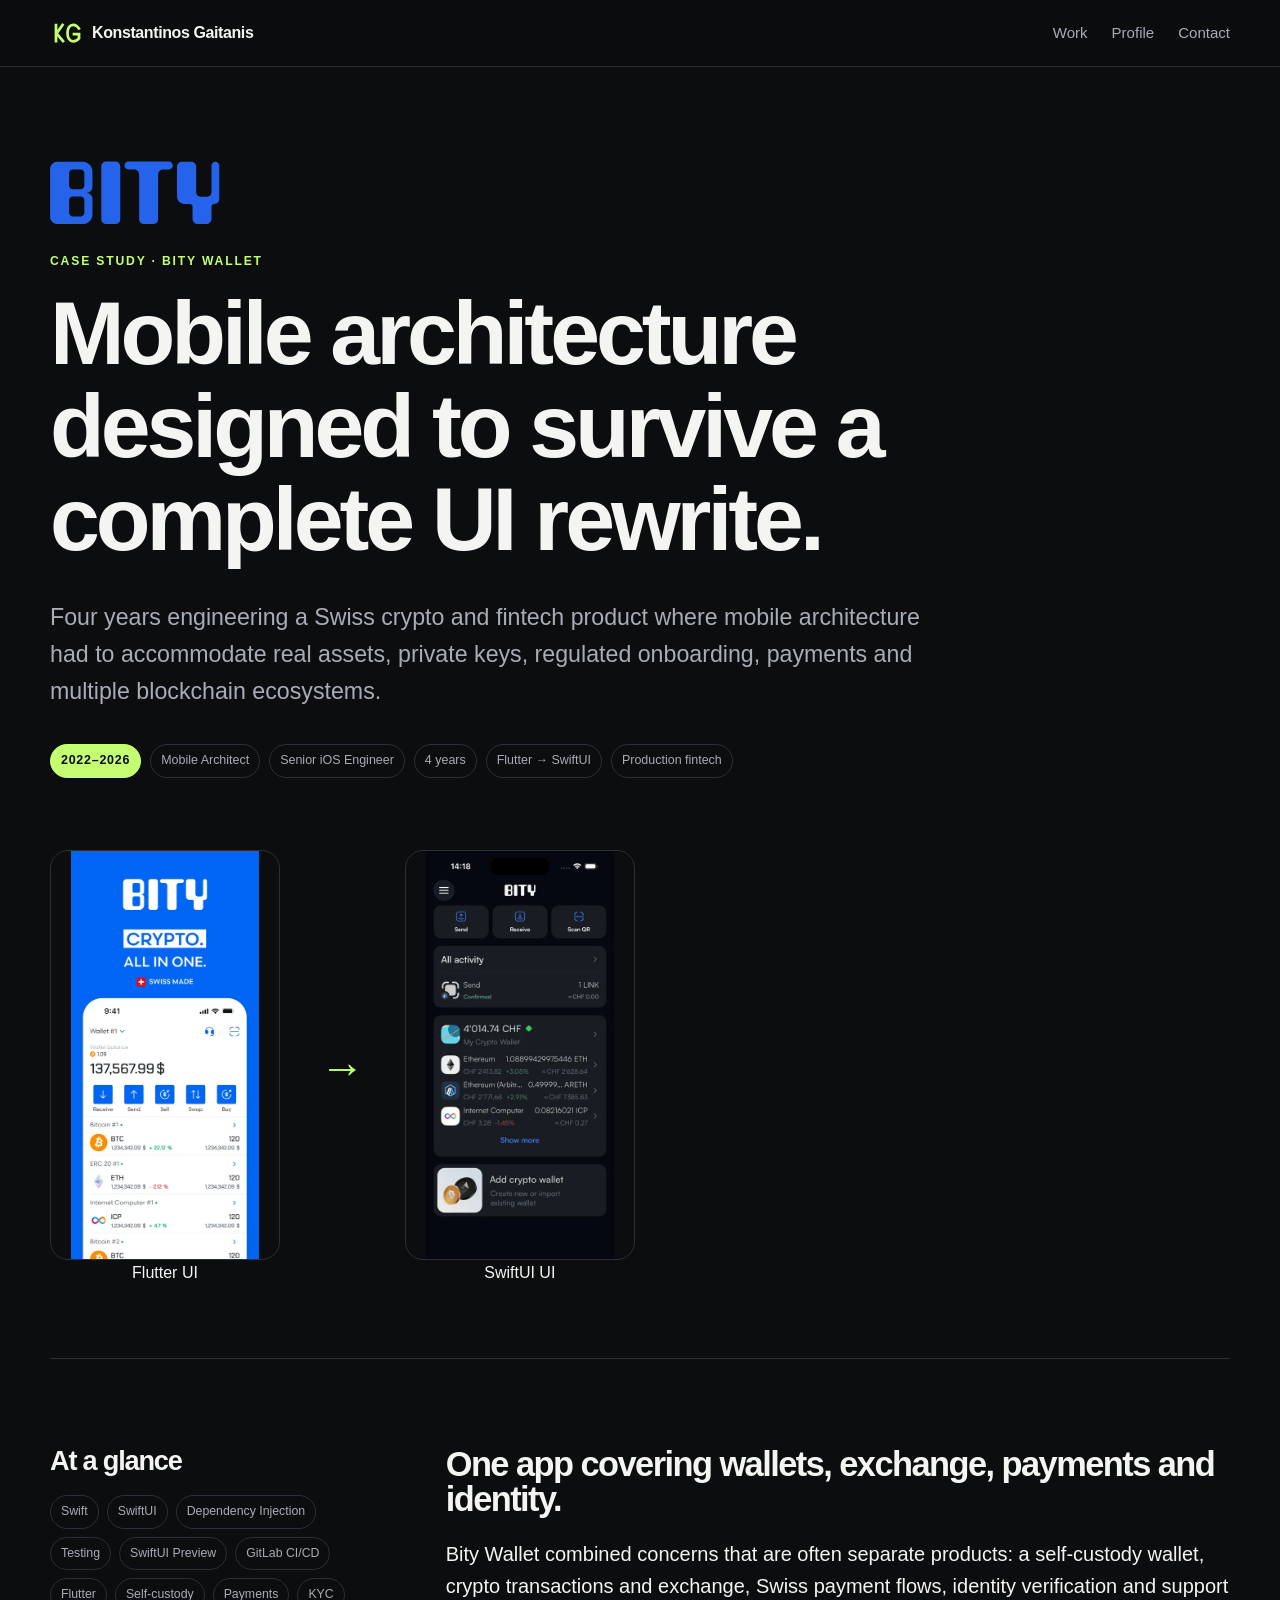
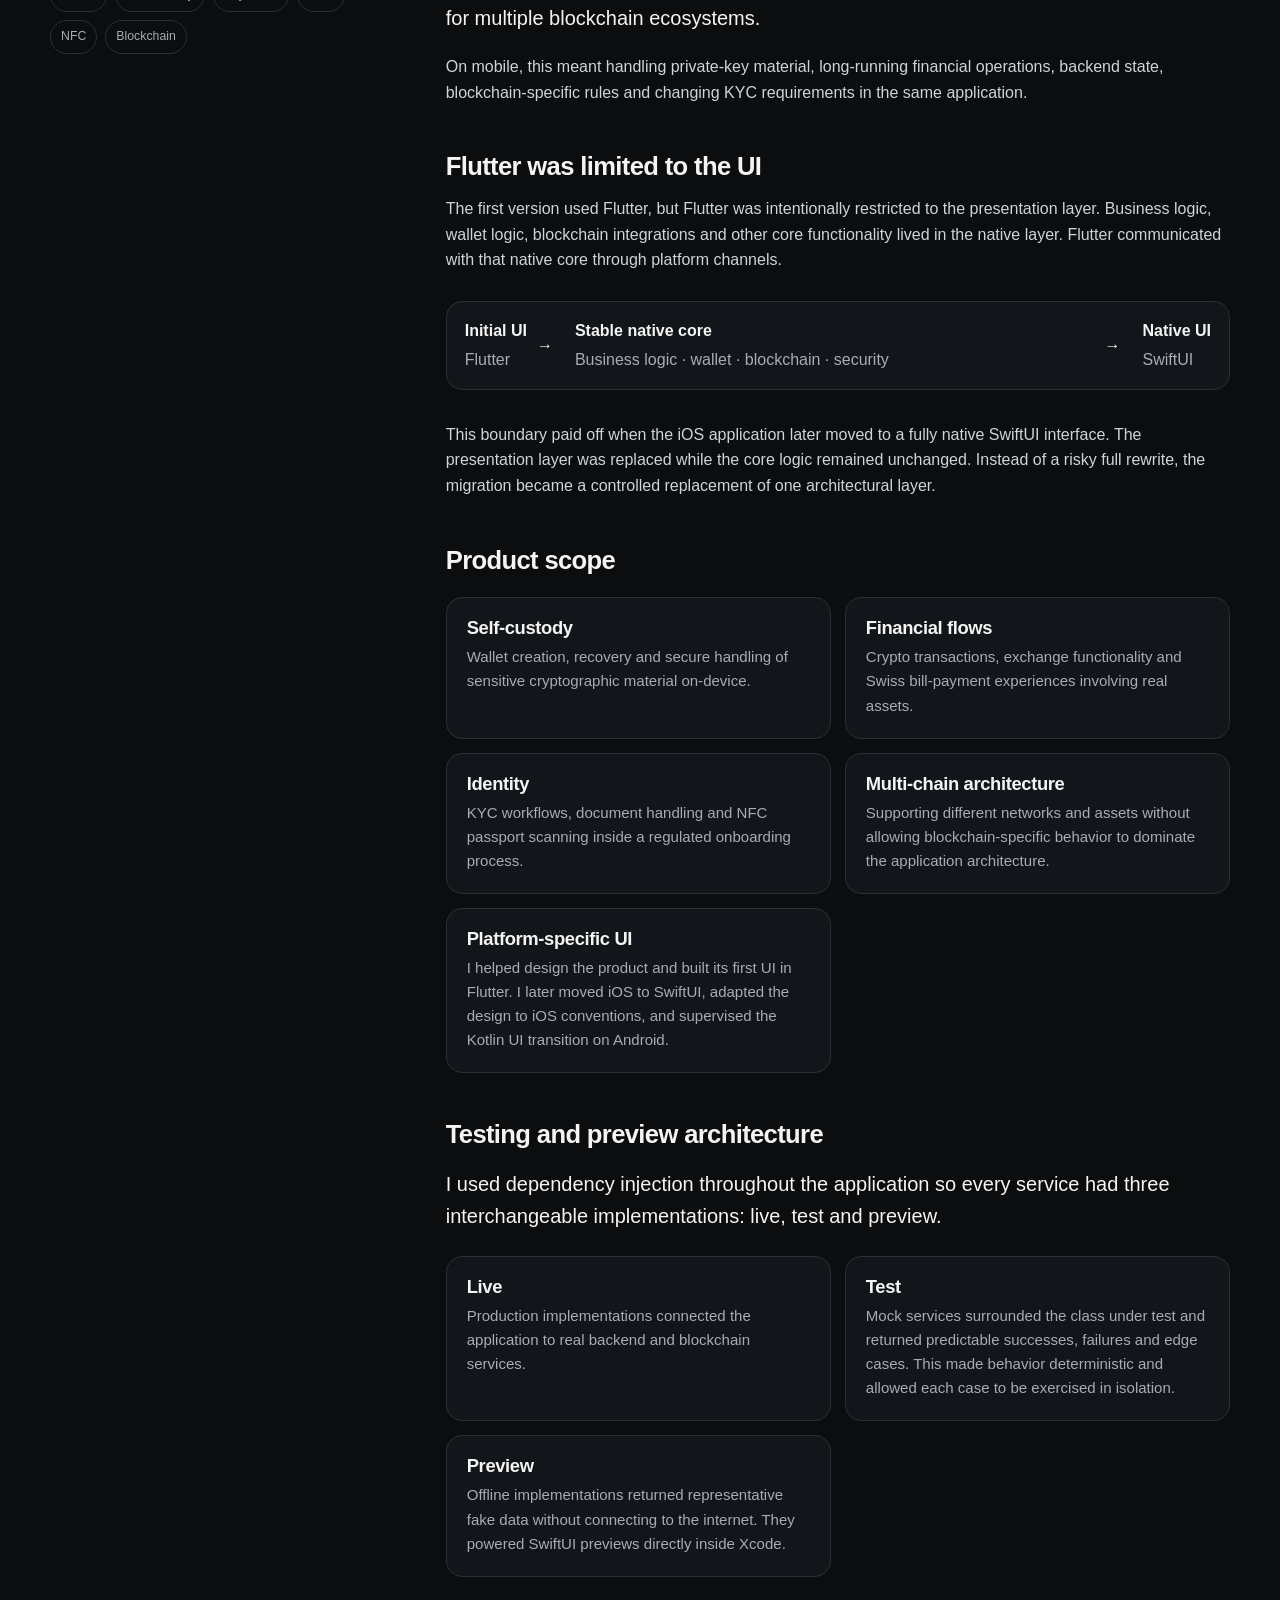
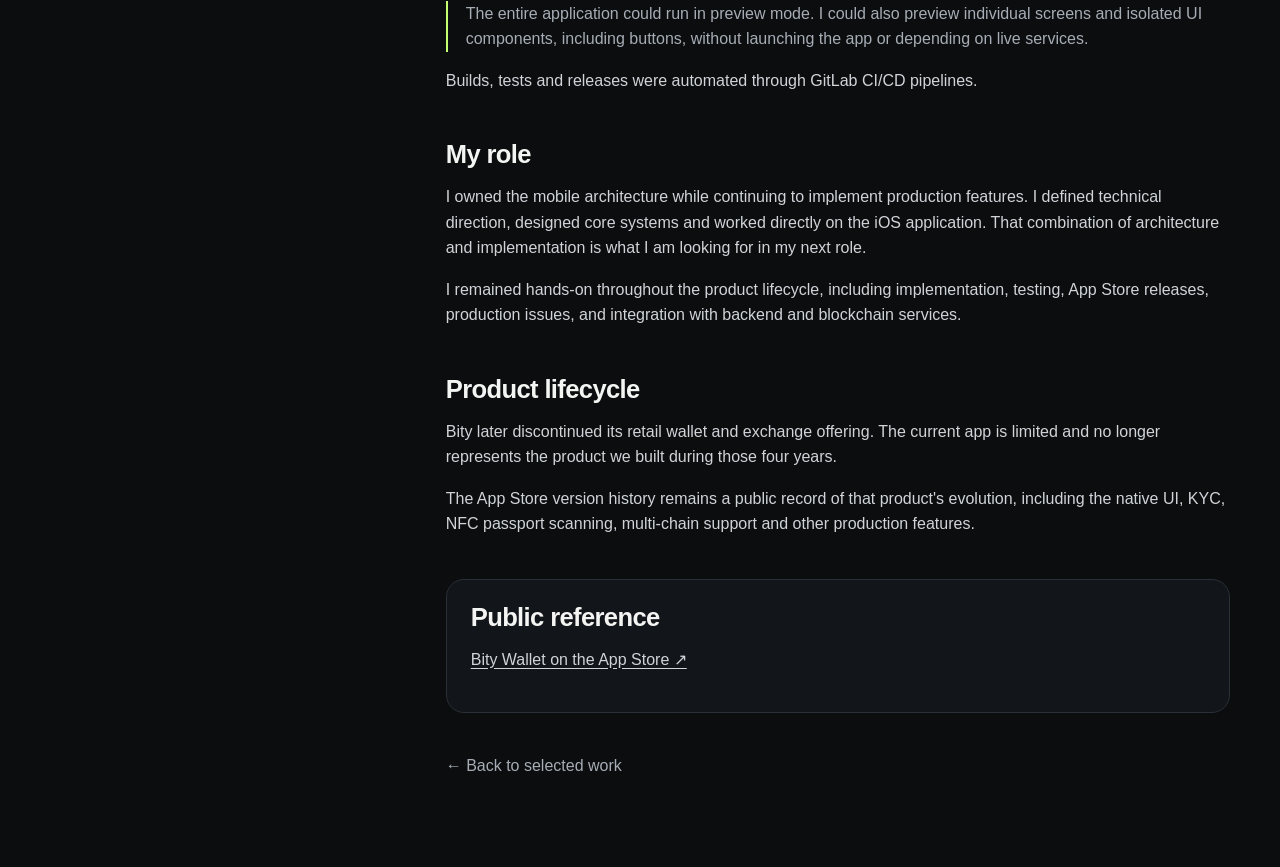
==== commit 5c59fee5: "visual changes" ====
--- a/projects/bity.html
+++ b/projects/bity.html
@@ -1,6 +1,6 @@
-<!doctype html><html lang="en"><head><meta charset="utf-8"><meta name="viewport" content="width=device-width, initial-scale=1"><title>Bity Wallet - Konstantinos Gaitanis</title><meta name="description" content="Bity Wallet case study - mobile architecture for a Swiss fintech and self-custody crypto product, including a Flutter-to-SwiftUI migration."><link rel="stylesheet" href="../assets/styles.css"></head><body>
-<header class="site-header"><a class="brand" href="../index.html">Konstantinos Gaitanis</a><nav><a href="../index.html#work">Work</a><a href="../index.html#profile">Profile</a><a href="../index.html#contact">Contact</a></nav></header>
-<main><section class="shell case-hero"><div class="case-logo"><img src="../assets/images/logos/bity.webp" alt="Bity logo" width="32" height="32"></div><p class="eyebrow">Case Study · Bity Wallet</p><h1>Mobile architecture designed to survive a complete UI rewrite.</h1><p class="lede">Four years engineering a Swiss crypto and fintech product where mobile architecture had to accommodate real assets, private keys, regulated onboarding, payments and multiple blockchain ecosystems.</p><div class="case-meta"><span class="case-years">2022–2026</span><span>Mobile Architect</span><span>Senior iOS Engineer</span><span>4 years</span><span>Flutter → SwiftUI</span><span>Production fintech</span></div></section>
+<!doctype html><html lang="en"><head><meta charset="utf-8"><meta name="viewport" content="width=device-width, initial-scale=1"><title>Bity Wallet - Konstantinos Gaitanis</title><meta name="description" content="Bity Wallet case study - mobile architecture for a Swiss fintech and self-custody crypto product, including a Flutter-to-SwiftUI migration."><link rel="icon" href="../assets/images/kg-icon.svg" type="image/svg+xml"><link rel="stylesheet" href="../assets/styles.css"></head><body>
+<header class="site-header"><a class="brand" href="../index.html"><img src="../assets/images/kg-icon.svg" alt="" width="32" height="32">Konstantinos Gaitanis</a><nav><a href="../index.html#work">Work</a><a href="../index.html#profile">Profile</a><a href="../index.html#contact">Contact</a></nav></header>
+<main><section class="shell case-hero"><div class="case-logo case-logo-wordmark"><img src="../assets/images/logos/bity.svg" alt="Bity logo" width="297" height="113"></div><p class="eyebrow">Case Study · Bity Wallet</p><h1>Mobile architecture designed to survive a complete UI rewrite.</h1><p class="lede">Four years engineering a Swiss crypto and fintech product where mobile architecture had to accommodate real assets, private keys, regulated onboarding, payments and multiple blockchain ecosystems.</p><div class="case-meta"><span class="case-years">2022–2026</span><span>Mobile Architect</span><span>Senior iOS Engineer</span><span>4 years</span><span>Flutter → SwiftUI</span><span>Production fintech</span></div></section>
 <section class="shell bity-evolution" aria-label="Bity Wallet UI evolution from Flutter to SwiftUI" style="display:flex !important; flex-direction:row !important; flex-wrap:nowrap !important; align-items:center; gap:40px; overflow-x:auto; padding-bottom:72px;">
   <figure class="bity-evolution-shot" style="flex:0 1 230px; width:230px; min-width:180px; margin:0; text-align:center;">
     <img src="../assets/images/bity-flutter.webp" alt="Earlier Bity Wallet interface built with Flutter" loading="lazy" style="display:block; width:100%; height:auto; max-height:410px; object-fit:contain; border:1px solid var(--line); border-radius:18px; padding:0;">
@@ -12,7 +12,7 @@
     <figcaption>SwiftUI UI</figcaption>
   </figure>
 </section>
-<section class="shell section case-grid"><aside class="case-sidebar"><h2>At a glance</h2><div class="tags"><span>Swift</span><span>SwiftUI</span><span>Dependency Injection</span><span>Testing</span><span>SwiftUI Preview</span><span>Flutter</span><span>Self-custody</span><span>Payments</span><span>KYC</span><span>NFC</span><span>Blockchain</span></div></aside><div class="case-copy">
+<section class="shell section case-grid"><aside class="case-sidebar"><h2>At a glance</h2><div class="tags"><span>Swift</span><span>SwiftUI</span><span>Dependency Injection</span><span>Testing</span><span>SwiftUI Preview</span><span>GitLab CI/CD</span><span>Flutter</span><span>Self-custody</span><span>Payments</span><span>KYC</span><span>NFC</span><span>Blockchain</span></div></aside><div class="case-copy">
 <h2>One app covering wallets, exchange, payments and identity.</h2><p class="big">Bity Wallet combined concerns that are often separate products: a self-custody wallet, crypto transactions and exchange, Swiss payment flows, identity verification and support for multiple blockchain ecosystems.</p><p>On mobile, this meant handling private-key material, long-running financial operations, backend state, blockchain-specific rules and changing KYC requirements in the same application.</p>
 <h3>Flutter was limited to the UI</h3><p>The first version used Flutter, but Flutter was intentionally restricted to the presentation layer. Business logic, wallet logic, blockchain integrations and other core functionality lived in the native layer. Flutter communicated with that native core through platform channels.</p>
 <div class="bity-migration-flow" aria-label="Bity architecture migration" style="display:grid !important; grid-template-columns:max-content 28px minmax(260px,1fr) 28px max-content !important; align-items:center; gap:10px; overflow-x:auto; margin:28px 0 32px; padding:16px 18px; border:1px solid var(--line); border-radius:16px; background:var(--panel);">
@@ -43,7 +43,7 @@
 <div class="engineering-item"><h4>Live</h4><p>Production implementations connected the application to real backend and blockchain services.</p></div>
 <div class="engineering-item"><h4>Test</h4><p>Mock services surrounded the class under test and returned predictable successes, failures and edge cases. This made behavior deterministic and allowed each case to be exercised in isolation.</p></div>
 <div class="engineering-item"><h4>Preview</h4><p>Offline implementations returned representative fake data without connecting to the internet. They powered SwiftUI previews directly inside Xcode.</p></div>
-</div><p class="note">The entire application could run in preview mode. I could also preview individual screens and isolated UI components, including buttons, without launching the app or depending on live services.</p>
+</div><p class="note">The entire application could run in preview mode. I could also preview individual screens and isolated UI components, including buttons, without launching the app or depending on live services.</p><p>Builds, tests and releases were automated through GitLab CI/CD pipelines.</p>
 <h3>My role</h3><p>I owned the mobile architecture while continuing to implement production features. I defined technical direction, designed core systems and worked directly on the iOS application. That combination of architecture and implementation is what I am looking for in my next role.</p><p>I remained hands-on throughout the product lifecycle, including implementation, testing, App Store releases, production issues, and integration with backend and blockchain services.</p>
 <h3>Product lifecycle</h3><p>Bity later discontinued its retail wallet and exchange offering. The current app is limited and no longer represents the product we built during those four years.</p><p>The App Store version history remains a public record of that product's evolution, including the native UI, KYC, NFC passport scanning, multi-chain support and other production features.</p>
 <div class="evidence"><h3>Public reference</h3><p><a href="https://apps.apple.com/ch/app/bity-wallet/id6446944736">Bity Wallet on the App Store ↗</a></p></div>
--- a/assets/styles.css
+++ b/assets/styles.css
@@ -33,7 +33,8 @@
   backdrop-filter: blur(16px);
   border-bottom: 1px solid var(--line);
 }
-.brand { font-weight: 750; letter-spacing: -0.025em; }
+.brand { display: inline-flex; align-items: center; gap: 10px; font-weight: 750; letter-spacing: -0.025em; }
+.brand img { display: block; width: 32px; height: 32px; flex: 0 0 auto; }
 nav { display: flex; align-items: center; gap: 24px; color: var(--muted); font-size: .94rem; }
 nav a:hover, .footer a:hover { color: var(--text); }
 .hero { padding: 112px 0 100px; }
@@ -126,6 +127,7 @@
 }
 .case-logo img { display: block; width: 100%; height: 100%; object-fit: contain; }
 .case-logo-wide { width: 170px; padding: 10px 14px; }
+.case-logo-wordmark { width: 170px; height: auto; padding: 0; border: 0; border-radius: 0; background: transparent; }
 .case-logo-row { display: flex; align-items: center; gap: 10px; margin-bottom: 28px; }
 .case-logo-row .case-logo { margin-bottom: 0; }
 .case-hero h1 { max-width: 1060px; }
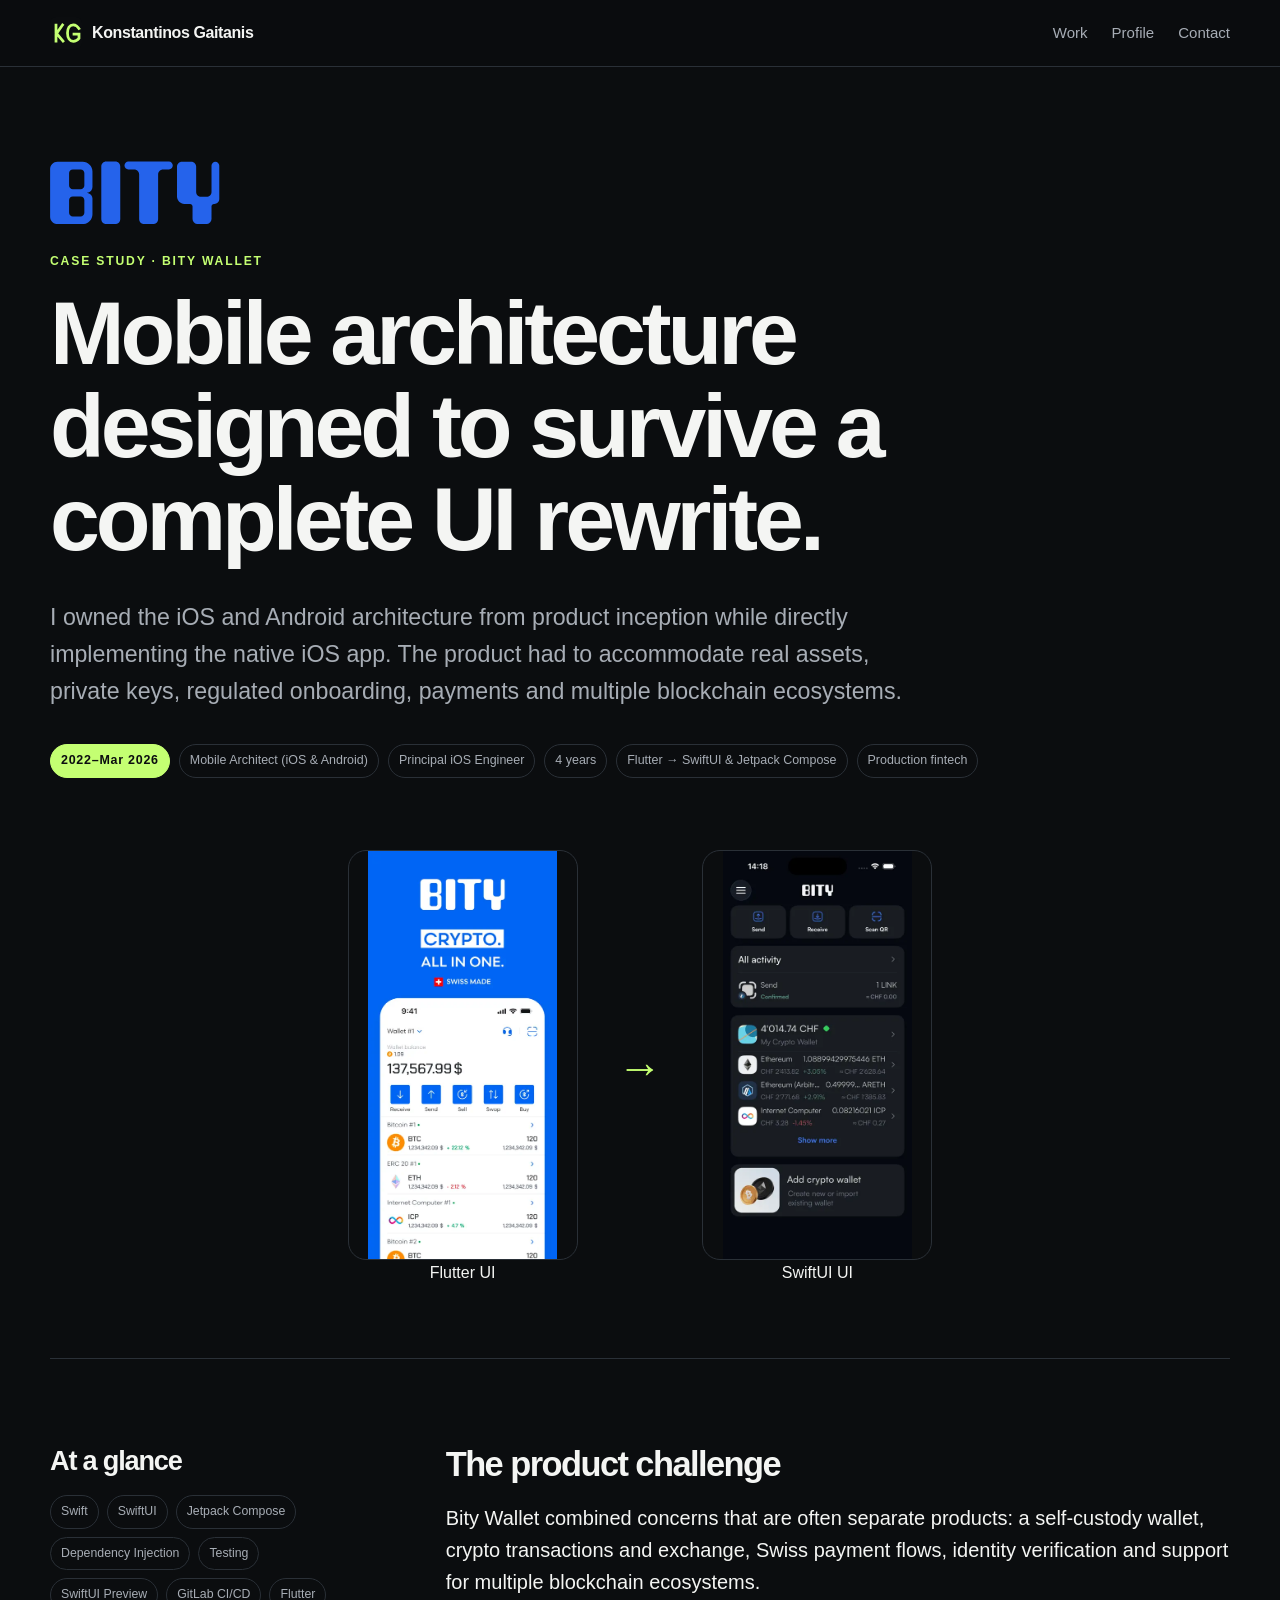
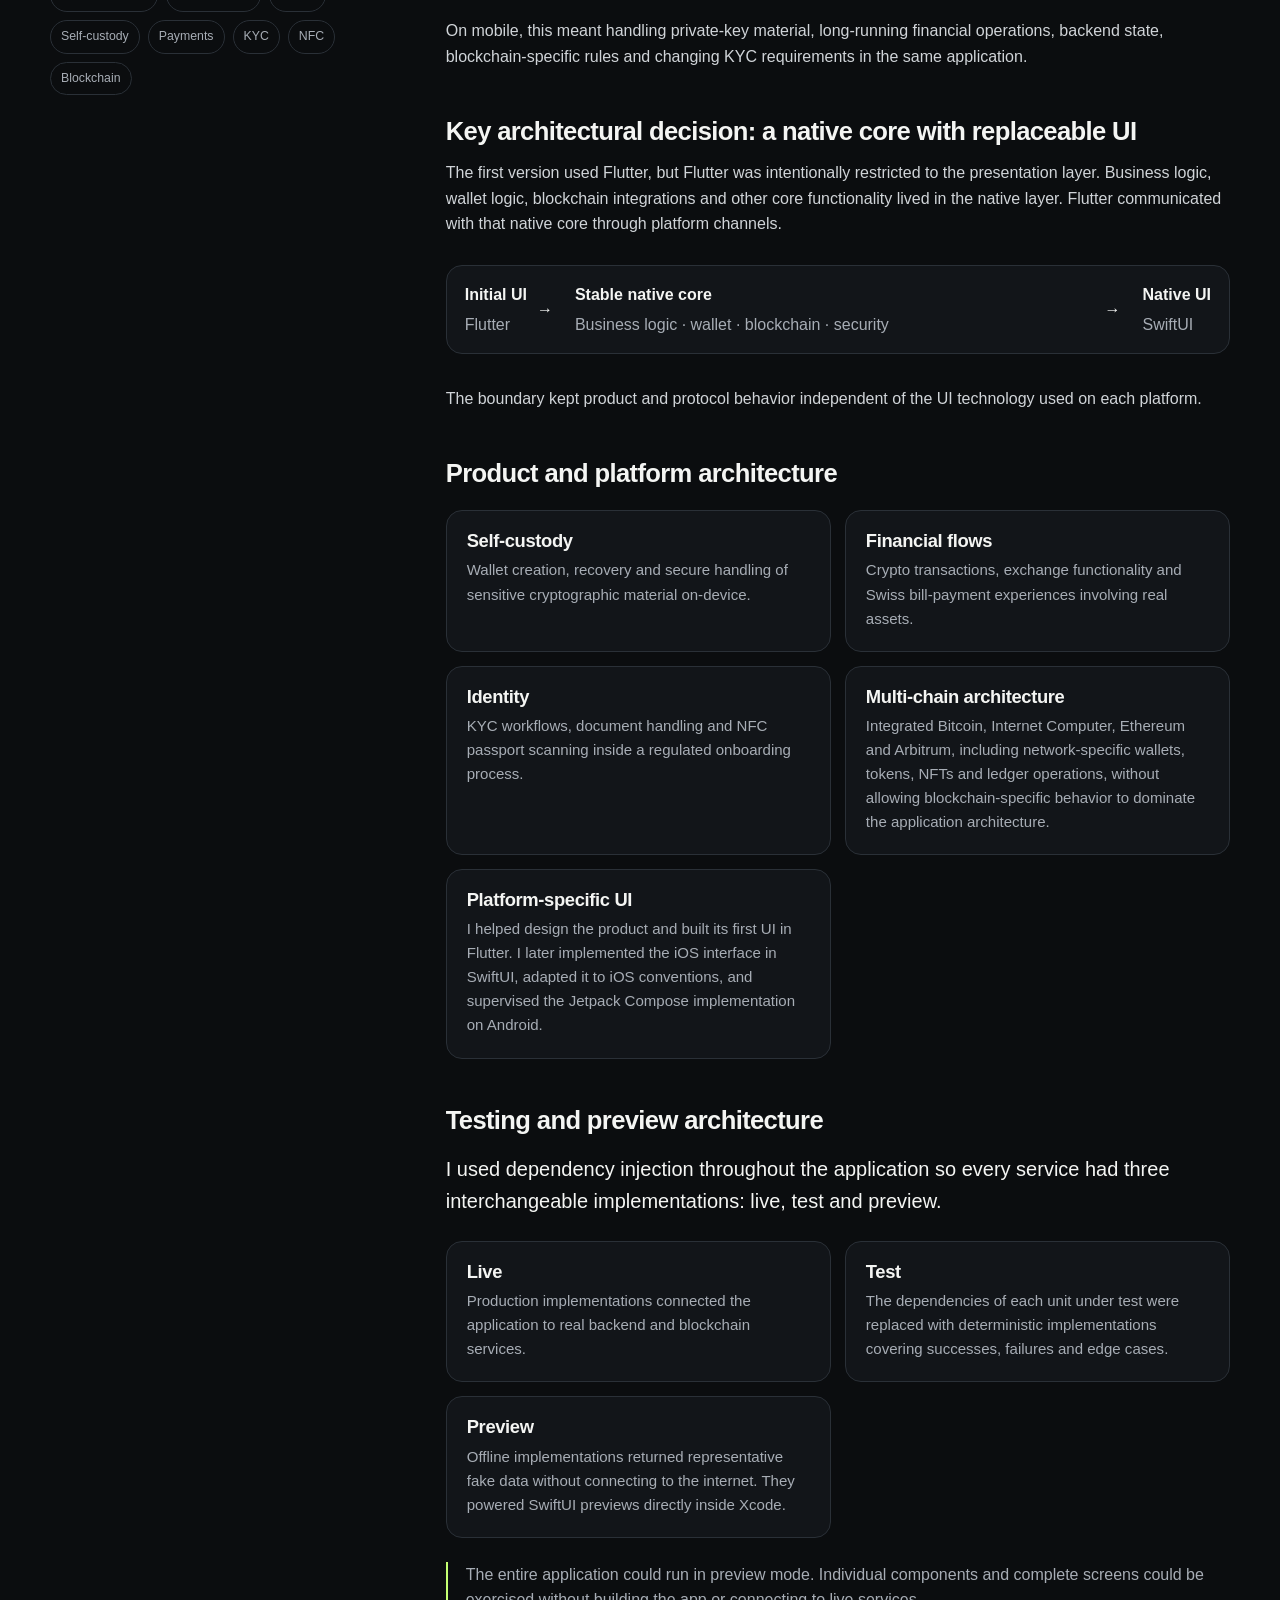
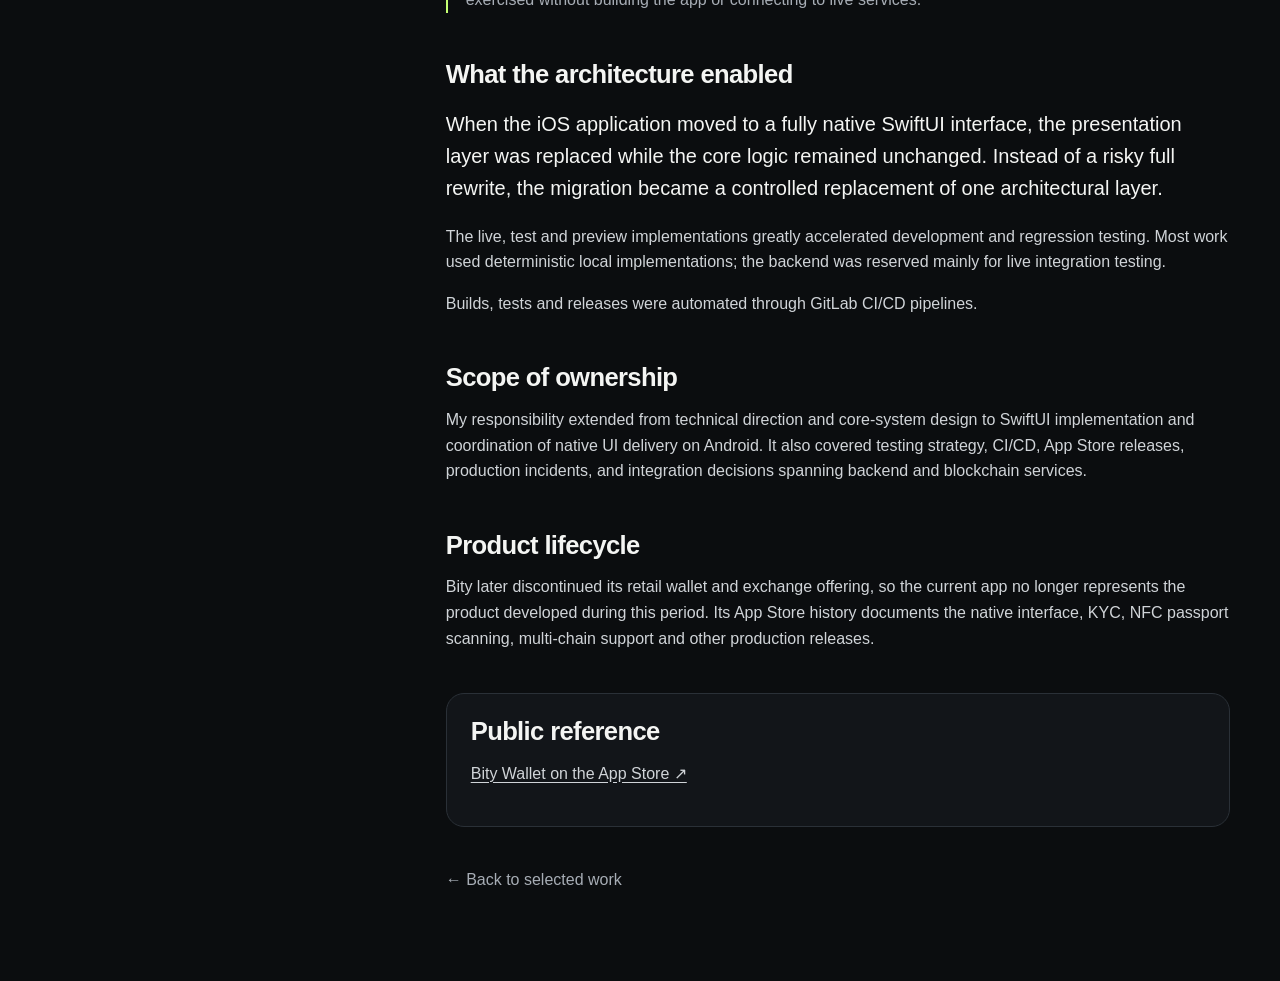
==== commit daf7eee3: "consolidation + cv" ====
--- a/projects/bity.html
+++ b/projects/bity.html
@@ -1,6 +1,6 @@
 <!doctype html><html lang="en"><head><meta charset="utf-8"><meta name="viewport" content="width=device-width, initial-scale=1"><title>Bity Wallet - Konstantinos Gaitanis</title><meta name="description" content="Bity Wallet case study - mobile architecture for a Swiss fintech and self-custody crypto product, including a Flutter-to-SwiftUI migration."><link rel="icon" href="../assets/images/kg-icon.svg" type="image/svg+xml"><link rel="stylesheet" href="../assets/styles.css"></head><body>
 <header class="site-header"><a class="brand" href="../index.html"><img src="../assets/images/kg-icon.svg" alt="" width="32" height="32">Konstantinos Gaitanis</a><nav><a href="../index.html#work">Work</a><a href="../index.html#profile">Profile</a><a href="../index.html#contact">Contact</a></nav></header>
-<main><section class="shell case-hero"><div class="case-logo case-logo-wordmark"><img src="../assets/images/logos/bity.svg" alt="Bity logo" width="297" height="113"></div><p class="eyebrow">Case Study · Bity Wallet</p><h1>Mobile architecture designed to survive a complete UI rewrite.</h1><p class="lede">Four years engineering a Swiss crypto and fintech product where mobile architecture had to accommodate real assets, private keys, regulated onboarding, payments and multiple blockchain ecosystems.</p><div class="case-meta"><span class="case-years">2022–2026</span><span>Mobile Architect</span><span>Senior iOS Engineer</span><span>4 years</span><span>Flutter → SwiftUI</span><span>Production fintech</span></div></section>
+<main><section class="shell case-hero"><div class="case-logo case-logo-wordmark"><img src="../assets/images/logos/bity.svg" alt="Bity logo" width="297" height="113"></div><p class="eyebrow">Case Study · Bity Wallet</p><h1>Mobile architecture designed to survive a complete UI rewrite.</h1><p class="lede">I owned the iOS and Android architecture from product inception while directly implementing the native iOS app. The product had to accommodate real assets, private keys, regulated onboarding, payments and multiple blockchain ecosystems.</p><div class="case-meta"><span class="case-years">2022–Mar 2026</span><span>Mobile Architect (iOS &amp; Android)</span><span>Principal iOS Engineer</span><span>4 years</span><span>Flutter → SwiftUI &amp; Jetpack Compose</span><span>Production fintech</span></div></section>
 <section class="shell bity-evolution" aria-label="Bity Wallet UI evolution from Flutter to SwiftUI" style="display:flex !important; flex-direction:row !important; flex-wrap:nowrap !important; align-items:center; gap:40px; overflow-x:auto; padding-bottom:72px;">
   <figure class="bity-evolution-shot" style="flex:0 1 230px; width:230px; min-width:180px; margin:0; text-align:center;">
     <img src="../assets/images/bity-flutter.webp" alt="Earlier Bity Wallet interface built with Flutter" loading="lazy" style="display:block; width:100%; height:auto; max-height:410px; object-fit:contain; border:1px solid var(--line); border-radius:18px; padding:0;">
@@ -12,9 +12,9 @@
     <figcaption>SwiftUI UI</figcaption>
   </figure>
 </section>
-<section class="shell section case-grid"><aside class="case-sidebar"><h2>At a glance</h2><div class="tags"><span>Swift</span><span>SwiftUI</span><span>Dependency Injection</span><span>Testing</span><span>SwiftUI Preview</span><span>GitLab CI/CD</span><span>Flutter</span><span>Self-custody</span><span>Payments</span><span>KYC</span><span>NFC</span><span>Blockchain</span></div></aside><div class="case-copy">
-<h2>One app covering wallets, exchange, payments and identity.</h2><p class="big">Bity Wallet combined concerns that are often separate products: a self-custody wallet, crypto transactions and exchange, Swiss payment flows, identity verification and support for multiple blockchain ecosystems.</p><p>On mobile, this meant handling private-key material, long-running financial operations, backend state, blockchain-specific rules and changing KYC requirements in the same application.</p>
-<h3>Flutter was limited to the UI</h3><p>The first version used Flutter, but Flutter was intentionally restricted to the presentation layer. Business logic, wallet logic, blockchain integrations and other core functionality lived in the native layer. Flutter communicated with that native core through platform channels.</p>
+<section class="shell section case-grid"><aside class="case-sidebar"><h2>At a glance</h2><div class="tags"><span>Swift</span><span>SwiftUI</span><span>Jetpack Compose</span><span>Dependency Injection</span><span>Testing</span><span>SwiftUI Preview</span><span>GitLab CI/CD</span><span>Flutter</span><span>Self-custody</span><span>Payments</span><span>KYC</span><span>NFC</span><span>Blockchain</span></div></aside><div class="case-copy">
+<h2>The product challenge</h2><p class="big">Bity Wallet combined concerns that are often separate products: a self-custody wallet, crypto transactions and exchange, Swiss payment flows, identity verification and support for multiple blockchain ecosystems.</p><p>On mobile, this meant handling private-key material, long-running financial operations, backend state, blockchain-specific rules and changing KYC requirements in the same application.</p>
+<h3>Key architectural decision: a native core with replaceable UI</h3><p>The first version used Flutter, but Flutter was intentionally restricted to the presentation layer. Business logic, wallet logic, blockchain integrations and other core functionality lived in the native layer. Flutter communicated with that native core through platform channels.</p>
 <div class="bity-migration-flow" aria-label="Bity architecture migration" style="display:grid !important; grid-template-columns:max-content 28px minmax(260px,1fr) 28px max-content !important; align-items:center; gap:10px; overflow-x:auto; margin:28px 0 32px; padding:16px 18px; border:1px solid var(--line); border-radius:16px; background:var(--panel);">
   <div class="bity-migration-step" style="display:flex; flex-direction:column; gap:4px; min-width:max-content;">
     <strong style="display:block;">Initial UI</strong>
@@ -31,21 +31,22 @@
     <span style="display:block; color:var(--muted);">SwiftUI</span>
   </div>
 </div>
-<p>This boundary paid off when the iOS application later moved to a fully native SwiftUI interface. The presentation layer was replaced while the core logic remained unchanged. Instead of a risky full rewrite, the migration became a controlled replacement of one architectural layer.</p>
-<h3>Product scope</h3><div class="engineering-grid">
+<p>The boundary kept product and protocol behavior independent of the UI technology used on each platform.</p>
+<h3>Product and platform architecture</h3><div class="engineering-grid">
 <div class="engineering-item"><h4>Self-custody</h4><p>Wallet creation, recovery and secure handling of sensitive cryptographic material on-device.</p></div>
 <div class="engineering-item"><h4>Financial flows</h4><p>Crypto transactions, exchange functionality and Swiss bill-payment experiences involving real assets.</p></div>
 <div class="engineering-item"><h4>Identity</h4><p>KYC workflows, document handling and NFC passport scanning inside a regulated onboarding process.</p></div>
-<div class="engineering-item"><h4>Multi-chain architecture</h4><p>Supporting different networks and assets without allowing blockchain-specific behavior to dominate the application architecture.</p></div>
-<div class="engineering-item"><h4>Platform-specific UI</h4><p>I helped design the product and built its first UI in Flutter. I later moved iOS to SwiftUI, adapted the design to iOS conventions, and supervised the Kotlin UI transition on Android.</p></div>
+<div class="engineering-item"><h4>Multi-chain architecture</h4><p>Integrated Bitcoin, Internet Computer, Ethereum and Arbitrum, including network-specific wallets, tokens, NFTs and ledger operations, without allowing blockchain-specific behavior to dominate the application architecture.</p></div>
+<div class="engineering-item"><h4>Platform-specific UI</h4><p>I helped design the product and built its first UI in Flutter. I later implemented the iOS interface in SwiftUI, adapted it to iOS conventions, and supervised the Jetpack Compose implementation on Android.</p></div>
 </div>
 <h3>Testing and preview architecture</h3><p class="big">I used dependency injection throughout the application so every service had three interchangeable implementations: live, test and preview.</p><div class="engineering-grid">
 <div class="engineering-item"><h4>Live</h4><p>Production implementations connected the application to real backend and blockchain services.</p></div>
-<div class="engineering-item"><h4>Test</h4><p>Mock services surrounded the class under test and returned predictable successes, failures and edge cases. This made behavior deterministic and allowed each case to be exercised in isolation.</p></div>
+<div class="engineering-item"><h4>Test</h4><p>The dependencies of each unit under test were replaced with deterministic implementations covering successes, failures and edge cases.</p></div>
 <div class="engineering-item"><h4>Preview</h4><p>Offline implementations returned representative fake data without connecting to the internet. They powered SwiftUI previews directly inside Xcode.</p></div>
-</div><p class="note">The entire application could run in preview mode. I could also preview individual screens and isolated UI components, including buttons, without launching the app or depending on live services.</p><p>Builds, tests and releases were automated through GitLab CI/CD pipelines.</p>
-<h3>My role</h3><p>I owned the mobile architecture while continuing to implement production features. I defined technical direction, designed core systems and worked directly on the iOS application. That combination of architecture and implementation is what I am looking for in my next role.</p><p>I remained hands-on throughout the product lifecycle, including implementation, testing, App Store releases, production issues, and integration with backend and blockchain services.</p>
-<h3>Product lifecycle</h3><p>Bity later discontinued its retail wallet and exchange offering. The current app is limited and no longer represents the product we built during those four years.</p><p>The App Store version history remains a public record of that product's evolution, including the native UI, KYC, NFC passport scanning, multi-chain support and other production features.</p>
+</div><p class="note">The entire application could run in preview mode. Individual components and complete screens could be exercised without building the app or connecting to live services.</p>
+<h3>What the architecture enabled</h3><p class="big">When the iOS application moved to a fully native SwiftUI interface, the presentation layer was replaced while the core logic remained unchanged. Instead of a risky full rewrite, the migration became a controlled replacement of one architectural layer.</p><p>The live, test and preview implementations greatly accelerated development and regression testing. Most work used deterministic local implementations; the backend was reserved mainly for live integration testing.</p><p>Builds, tests and releases were automated through GitLab CI/CD pipelines.</p>
+<h3>Scope of ownership</h3><p>My responsibility extended from technical direction and core-system design to SwiftUI implementation and coordination of native UI delivery on Android. It also covered testing strategy, CI/CD, App Store releases, production incidents, and integration decisions spanning backend and blockchain services.</p>
+<h3>Product lifecycle</h3><p>Bity later discontinued its retail wallet and exchange offering, so the current app no longer represents the product developed during this period. Its App Store history documents the native interface, KYC, NFC passport scanning, multi-chain support and other production releases.</p>
 <div class="evidence"><h3>Public reference</h3><p><a href="https://apps.apple.com/ch/app/bity-wallet/id6446944736">Bity Wallet on the App Store ↗</a></p></div>
 <a class="back-link" href="../index.html#work">← Back to selected work</a>
 </div></section></main></body></html>
--- a/assets/styles.css
+++ b/assets/styles.css
@@ -191,6 +191,7 @@
 .bity-visuals { grid-template-columns:repeat(2,minmax(0,1fr)); max-width:900px; }
 .bity-visuals .product-visual { min-height:480px; }
 .bity-visuals .product-visual img { min-height:480px; object-fit:contain; background:#f4f5f3; }
+.bity-evolution { justify-content: center; }
 .architecture-flow { display:grid; grid-template-columns:1fr auto 1.6fr auto 1fr; align-items:stretch; gap:12px; margin:30px 0; }
 .architecture-flow > div { border:1px solid var(--line); border-radius:16px; padding:18px; background:var(--panel); display:flex; flex-direction:column; justify-content:center; }
 .architecture-flow > div.core { border-color:#4e5b68; background:var(--panel-2); }
@@ -198,7 +199,7 @@
 .architecture-flow span { color:var(--muted); font-size:.83rem; margin-top:5px; line-height:1.35; }
 .architecture-flow b { align-self:center; color:var(--quiet); font-size:1.25rem; }
 .protocol-flow { margin-top:42px; }
-@media (max-width:760px) { .visual-strip,.bity-visuals { grid-template-columns:1fr; padding-bottom:48px; } .bity-visuals .product-visual,.bity-visuals .product-visual img { min-height:360px; } .architecture-flow { grid-template-columns:1fr; } .architecture-flow b { transform:rotate(90deg); justify-self:center; } }
+@media (max-width:760px) { .visual-strip,.bity-visuals { grid-template-columns:1fr; padding-bottom:48px; } .bity-visuals .product-visual,.bity-visuals .product-visual img { min-height:360px; } .bity-evolution { justify-content: flex-start !important; } .architecture-flow { grid-template-columns:1fr; } .architecture-flow b { transform:rotate(90deg); justify-self:center; } }
 
 /* eyeMaps hero: preserve the full source image at its natural aspect ratio. */
 .eyemaps-hero-visual {
